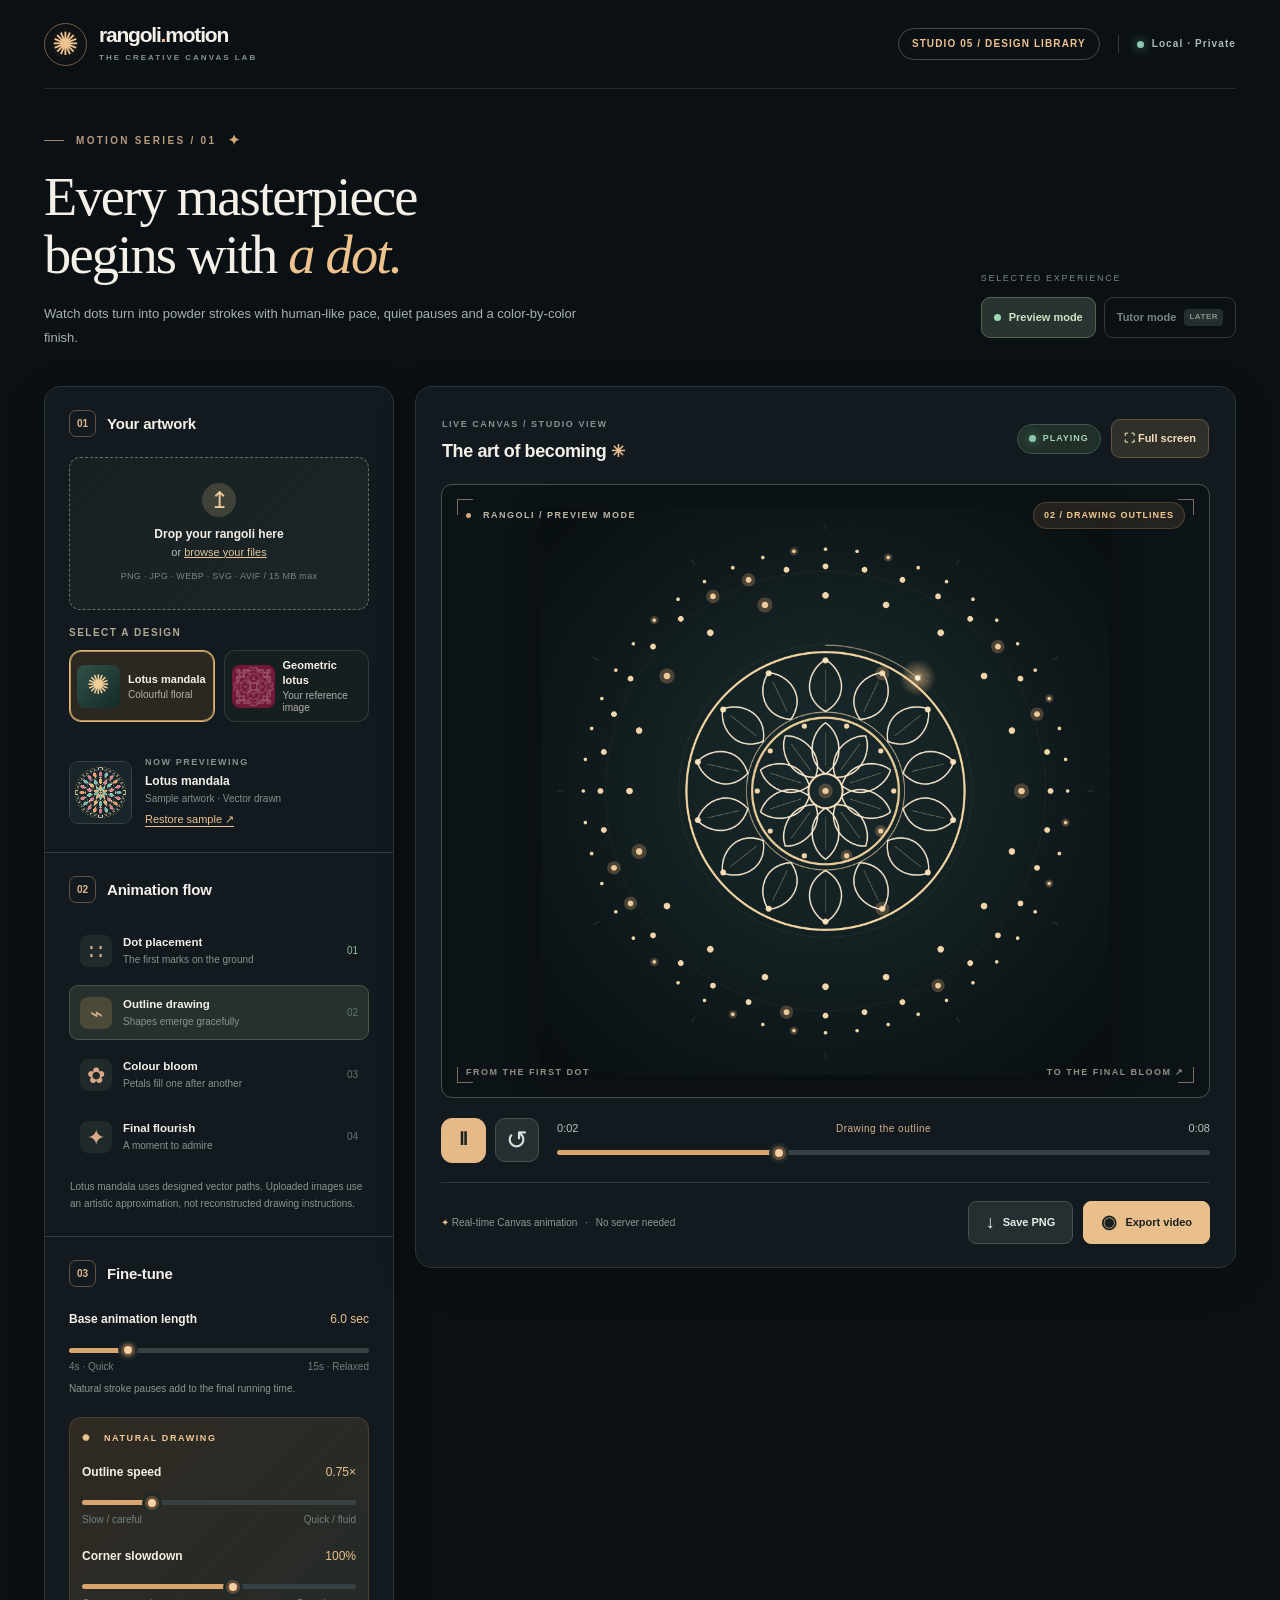
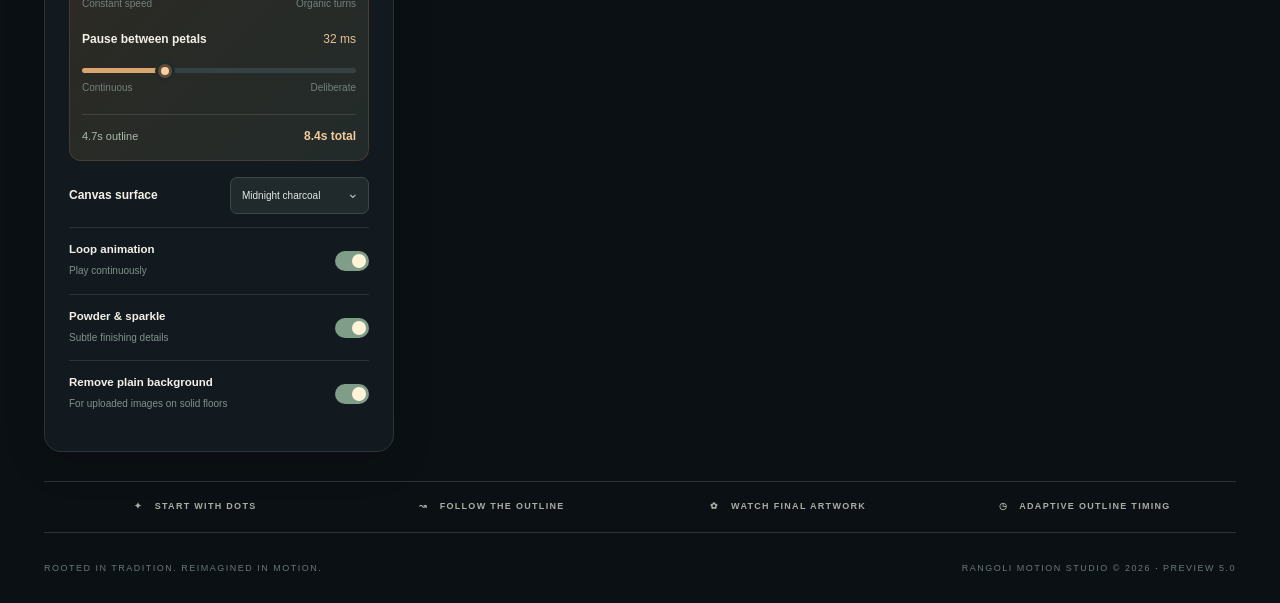
==== index.html @ e68d54f6 "feat: add RangoliMotion v5 index.html" ====
<!doctype html>
<html lang="en">
<head>
  <meta charset="UTF-8">
  <meta name="viewport" content="width=device-width,initial-scale=1">
  <meta name="theme-color" content="#0b1014">
  <meta name="description" content="Rangoli Motion Studio Preview Mode — animated dots, outlines and colours on a real HTML Canvas, entirely in your browser.">
  <title>Rangoli Motion Studio — Preview Mode v5</title>
  <link rel="stylesheet" href="styles.css">
  
  
</head>
<body>
<div class="app-shell">
  <header class="site-header">
    <div class="brand"><span class="brand-icon" aria-hidden="true"><span class="brand-flower">✺</span></span><span><strong>rangoli<span class="gold">.</span>motion</strong><small>THE CREATIVE CANVAS LAB</small></span></div>
    <div class="header-right"><span class="version-pill">STUDIO 05 / DESIGN LIBRARY</span><span class="separator"></span><span class="local-indicator"><span></span>Local · Private</span></div>
  </header>

  <main>
    <section class="hero">
      <div class="eyebrow"><span class="eyebrow-line"></span> MOTION SERIES / 01 <span class="eyebrow-star">✦</span></div>
      <div class="hero-grid"><div><h1>Every masterpiece<br>begins with <em>a dot.</em></h1><p>Watch dots turn into powder strokes with human-like pace, quiet pauses and a color-by-color finish.</p></div><div class="mode-switch" aria-label="Studio mode"><span class="mode-label">SELECTED EXPERIENCE</span><div><span class="mode-active"><span class="mode-light"></span> Preview mode</span><span class="mode-inactive" title="Coming in a later version">Tutor mode <span class="soon">LATER</span></span></div></div></div>
    </section>

    <section class="workspace" aria-label="Rangoli animation workspace">
      <aside class="sidebar" aria-label="Animation controls">
        <div class="sidebar-section asset-section">
          <div class="section-title"><span class="section-number">01</span><h2>Your artwork</h2></div>
          <label class="upload-area" id="uploadArea" for="fileInput" tabindex="0" role="button" aria-label="Upload rangoli artwork"><input id="fileInput" type="file" accept="image/png,image/jpeg,image/webp,image/svg+xml,image/avif" hidden><span class="upload-symbol">↥</span><strong>Drop your rangoli here</strong><span>or <span class="underlined">browse your files</span></span><small>PNG · JPG · WEBP · SVG · AVIF  /  15 MB max</small></label>
          <div class="design-picker" role="group" aria-label="Choose rangoli design">
            <span class="design-picker-label">SELECT A DESIGN</span>
            <div class="design-choices">
              <button type="button" class="design-choice selected" id="selectLotus" aria-pressed="true"><span class="design-symbol lotus-symbol">✺</span><span><strong>Lotus mandala</strong><small>Colourful floral</small></span></button>
              <button type="button" class="design-choice" id="selectGeometric" aria-pressed="false"><img src="[data-uri]" alt="White geometric rangoli pattern"><span><strong>Geometric lotus</strong><small>Your reference image</small></span></button>
            </div>
            <label class="geometric-color-toggle" id="geometricColorSetting" hidden><input type="checkbox" id="geometricColorToggle"><span>Optional soft colour accents <small>Off = original white linework</small></span></label>
          </div>
          <div class="asset-item"><canvas id="artworkThumb" width="108" height="108" aria-label="Current artwork thumbnail"></canvas><div class="asset-copy"><small>NOW PREVIEWING</small><strong id="artworkName">Lotus mandala</strong><span id="artworkInfo">Sample artwork · Vector drawn</span><button id="restoreSample" type="button" class="text-btn">Restore sample ↗</button></div></div>
        </div>
        <div class="sidebar-section"><div class="section-title"><span class="section-number">02</span><h2>Animation flow</h2></div>
          <div class="phase-list" aria-label="Animation stages">
            <div class="phase-item" data-stage="dots"><span class="phase-icon dots-icon">∷</span><span><strong>Dot placement</strong><small>The first marks on the ground</small></span><span class="phase-tick">01</span></div>
            <div class="phase-item" data-stage="lines"><span class="phase-icon">⌁</span><span><strong>Outline drawing</strong><small>Shapes emerge gracefully</small></span><span class="phase-tick">02</span></div>
            <div class="phase-item" data-stage="color"><span class="phase-icon color-icon">✿</span><span><strong>Colour bloom</strong><small>Petals fill one after another</small></span><span class="phase-tick">03</span></div>
            <div class="phase-item" data-stage="final"><span class="phase-icon">✦</span><span><strong>Final flourish</strong><small>A moment to admire</small></span><span class="phase-tick">04</span></div>
          </div>
          <p class="stage-disclaimer" id="stageDisclaimer">The sample uses designed vector paths. Uploaded images use an artistic approximation, not reconstructed drawing instructions.</p>
        </div>
        <div class="sidebar-section settings-section"><div class="section-title"><span class="section-number">03</span><h2>Fine-tune</h2></div>
          <div class="field"><div class="field-top"><label for="durationRange">Base animation length</label><output id="durationLabel" for="durationRange">6.0 sec</output></div><input id="durationRange" type="range" min="4" max="15" value="6" step="0.5"><div class="range-markers"><span>4s · Quick</span><span>15s · Relaxed</span></div><p class="field-help">Natural stroke pauses add to the final running time.</p></div>
          <div class="organic-controls" aria-label="Outline realism settings">
            <div class="organic-eyebrow">✺ &nbsp; NATURAL DRAWING</div>
            <div class="field"><div class="field-top"><label for="outlineSpeedRange">Outline speed</label><output id="outlineSpeedValue">0.75×</output></div><input id="outlineSpeedRange" type="range" min="0.35" max="2" value="0.75" step="0.05"><div class="range-markers"><span>Slow / careful</span><span>Quick / fluid</span></div></div>
            <div class="field"><div class="field-top"><label for="realismRange">Corner slowdown</label><output id="realismValue">100%</output></div><input id="realismRange" type="range" min="0" max="1.8" value="1" step="0.1"><div class="range-markers"><span>Constant speed</span><span>Organic turns</span></div></div>
            <div class="field"><div class="field-top"><label for="pauseRange">Pause between petals</label><output id="pauseValue">32 ms</output></div><input id="pauseRange" type="range" min="0" max="110" value="32" step="2"><div class="range-markers"><span>Continuous</span><span>Deliberate</span></div></div>
            <div class="timing-summary"><span id="outlineDuration">4.5s outline</span><strong id="actualDuration">8.0s total</strong></div>
          </div>
          <div class="field select-field"><label for="themeSelect">Canvas surface</label><div class="select-holder"><select id="themeSelect"><option value="midnight">Midnight charcoal</option><option value="berry">Burgundy · Reference</option><option value="clay">Warm terracotta</option><option value="sand">Soft sandstone</option></select><span>⌄</span></div></div>
          <label class="toggle-row"><span><strong>Loop animation</strong><small>Play continuously</small></span><span class="toggle"><input id="loopToggle" type="checkbox" checked><span class="toggle-background"></span></span></label>
          <label class="toggle-row"><span><strong>Powder & sparkle</strong><small>Subtle finishing details</small></span><span class="toggle"><input id="sparkleToggle" type="checkbox" checked><span class="toggle-background"></span></span></label>
          <label class="toggle-row"><span><strong>Remove plain background</strong><small>For uploaded images on solid floors</small></span><span class="toggle"><input id="removeBackgroundToggle" type="checkbox" checked><span class="toggle-background"></span></span></label>
        </div>
      </aside>
      <section class="preview-column" id="previewColumn" aria-labelledby="previewTitle">
        <div class="preview-top"><div><span class="micro-label">LIVE CANVAS  /  STUDIO VIEW</span><h2 id="previewTitle">The art of becoming <span>✳</span></h2></div><div class="preview-header-actions"><div class="live-tag"><span class="live-dot"></span><span id="playbackState">PLAYING</span></div><button id="fullscreenBtn" class="fullscreen-trigger" type="button" title="Toggle fullscreen (F)" aria-pressed="false">⛶ Full screen</button></div></div>
        <div class="fullscreen-overlay-tools" aria-label="Fullscreen controls"><button id="fullscreenHelp" hidden type="button" title="Hide / show controls">☷ Hide / show controls</button><button id="fullscreenExit" hidden type="button">⤢ Exit</button></div><div class="canvas-stage" id="canvasDropArea"><div class="canvas-topline"><span><span class="camera-dot"></span> RANGOLI / PREVIEW MODE</span><span id="stagePill">01 / PLACING DOTS</span></div><canvas id="previewCanvas" width="900" height="900" aria-label="Animated rangoli: dots, outline, colour fill and final completed artwork">Canvas is required for this animation.</canvas><span class="corner corner-1"></span><span class="corner corner-2"></span><span class="corner corner-3"></span><span class="corner corner-4"></span><div class="canvas-bottomline"><span>FROM THE FIRST DOT</span><span>TO THE FINAL BLOOM ↗</span></div></div>
        <div class="player"><div class="player-left"><button class="main-play" id="playPause" aria-label="Pause animation" title="Play / pause">Ⅱ</button><button class="replay" id="replay" aria-label="Replay animation" title="Replay">↺</button></div><div class="timeline-wrap"><div class="timeline-labels"><span id="timeNow">0:00</span><span id="activeStageText">Placing dots</span><span id="timeTotal">0:06</span></div><input aria-label="Seek animation" type="range" id="timelineRange" min="0" max="1000" value="0"></div><div class="fullscreen-speed"><label for="fsSpeedRange">Draw speed</label><input aria-label="Outline drawing speed in full screen" id="fsSpeedRange" type="range" min="0.35" max="2" step="0.05" value="0.75"></div></div>
        <div class="action-strip"><div class="quality-note"><span class="quality-sparkle">✦</span> Real-time Canvas animation <span class="note-dot">·</span> No server needed</div><div class="actions"><button class="secondary-action" id="pngExport" type="button"><span>↓</span> Save PNG</button><button class="primary-action" id="videoExport" type="button"><span id="videoIcon">◉</span> <span id="videoText">Export video</span></button></div></div>
      </section>
    </section>
    <section class="feature-bottom"><span>✦ &nbsp; START WITH DOTS</span><span>↝ &nbsp; FOLLOW THE OUTLINE</span><span>✿ &nbsp; WATCH FINAL ARTWORK</span><span>◷ &nbsp; ADAPTIVE OUTLINE TIMING</span></section>
  </main>
  <footer class="site-footer"><span>ROOTED IN TRADITION. REIMAGINED IN MOTION.</span><span>RANGOLI MOTION STUDIO © 2026 <b>·</b> PREVIEW 5.0</span></footer>
</div>
<div class="toast" id="toast" role="status" aria-live="polite"></div>
<script src="geometric-design.js"></script>
<script src="studio.js"></script>
</body>
</html>
---- styles.css ----
:root {color-scheme:dark;--bg:#0b1014;--surface:#121a1f;--surface2:#171f24;--line:#2a3337;--cream:#f4f0e8;--muted:#919f9f;--gold:#eec28e;--gold-deep:#bd8351;--mint:#85bdac;--pink:#df9a9a;--radius:16px}
*{box-sizing:border-box} html{scroll-behavior:smooth} body{margin:0;background:var(--bg);color:var(--cream);font:14px/1.55 Inter,"Segoe UI",Arial,sans-serif;-webkit-font-smoothing:antialiased}button,input,select{font:inherit}button{cursor:pointer}button:disabled{opacity:.55;cursor:not-allowed}button:focus-visible,input:focus-visible,select:focus-visible,.upload-area:focus-visible{outline:2px solid var(--gold);outline-offset:3px}a{color:inherit}.app-shell{max-width:1512px;margin:auto;padding:0 44px}.site-header{height:89px;display:flex;align-items:center;justify-content:space-between;border-bottom:1px solid #242d31}.brand{display:flex;align-items:center;gap:12px}.brand-icon{height:43px;width:43px;border:1px solid #785d43;border-radius:50%;display:grid;place-items:center;background:radial-gradient(circle,#6146303d,transparent 70%)}.brand-flower{font-size:32px;line-height:1;color:var(--gold)}.brand strong{font-size:21px;letter-spacing:-1.2px;line-height:1.1;font-weight:750}.brand .gold{color:var(--gold)}.brand small{display:block;font-size:8px;font-weight:700;letter-spacing:2px;color:#849390;margin-top:3px}.header-right{display:flex;align-items:center;gap:18px;font-size:10px;color:#abb9b5;font-weight:700;letter-spacing:1.1px}.version-pill{border:1px solid #4d463c;border-radius:30px;padding:7px 13px;color:var(--gold)}.separator{height:18px;width:1px;background:#353a3a}.local-indicator{display:flex;align-items:center;gap:8px}.local-indicator span,.live-dot{width:7px;height:7px;border-radius:50%;background:#8ac9ad;box-shadow:0 0 12px #65a78c}.hero{padding:41px 0 37px}.eyebrow{display:flex;align-items:center;gap:12px;color:#b99b7e;font-size:10px;letter-spacing:2.3px;font-weight:750;margin-bottom:16px}.eyebrow-line{width:20px;height:1px;background:#a88a65}.eyebrow-star{font-size:14px;color:#d4aa75}.hero-grid{display:flex;justify-content:space-between;gap:40px;align-items:end}.hero h1{font-family:Georgia,"Times New Roman",serif;font-size:clamp(38px,4.25vw,64px);line-height:1.08;letter-spacing:-1.8px;font-weight:400;margin:0}.hero em{color:var(--gold);font-weight:400}.hero p{font-size:13px;max-width:550px;color:#a7b2ad;margin:17px 0 0;line-height:1.8}.mode-switch{flex-shrink:0;padding-bottom:11px}.mode-label{display:block;font-size:9px;color:#788782;letter-spacing:1.7px;margin-bottom:11px}.mode-switch>div{display:flex;gap:8px}.mode-active,.mode-inactive{display:inline-flex;align-items:center;gap:8px;border-radius:9px;font-size:11px;font-weight:700;padding:11px 12px;white-space:nowrap}.mode-active{background:#29332f;border:1px solid #55644d;color:#cce5c6}.mode-light{width:7px;height:7px;background:#9ddbb6;border-radius:50%}.mode-inactive{border:1px solid #30393b;color:#778581}.soon{font-size:8px;color:#8b9089;background:#252e2f;padding:2px 5px;border-radius:4px;letter-spacing:.5px}.workspace{display:grid;grid-template-columns:minmax(286px,350px) minmax(0,1fr);gap:21px;align-items:start}.sidebar,.preview-column{background:var(--surface);border:1px solid #2b3539;border-radius:17px;box-shadow:0 10px 40px #00000025}.sidebar{overflow:hidden}.sidebar-section{padding:23px 24px 24px;border-bottom:1px solid #303a3b}.sidebar-section:last-child{border-bottom:none}.section-title{display:flex;align-items:center;gap:11px;margin-bottom:20px}.section-title h2{font-size:15px;font-weight:700;letter-spacing:-.2px;margin:0}.section-number{display:grid;place-items:center;border:1px solid #66523f;color:#deb68b;width:27px;height:27px;border-radius:7px;font-size:10px;font-weight:800}.upload-area{height:153px;border:1px dashed #627068;border-radius:11px;display:flex;align-items:center;justify-content:center;flex-direction:column;background:linear-gradient(135deg,#27312b45,#1b2426 72%);transition:.2s;cursor:pointer}.upload-area:hover,.upload-area.dragging,.canvas-stage.dragging{border-color:var(--gold);background-color:#473a2733}.upload-symbol{display:grid;place-items:center;width:34px;height:34px;border-radius:50%;background:#3f4239;color:#efcb9e;font-size:23px;margin-bottom:8px}.upload-area strong{font-size:12px}.upload-area>span:not(.upload-symbol){color:#b3c0b8;font-size:11px}.underlined{text-decoration:underline;text-decoration-color:var(--gold);color:#e2c69e}.upload-area small{font-size:9px;color:#778782;margin-top:9px;letter-spacing:.3px}.asset-item{display:flex;align-items:center;gap:13px;padding-top:17px}.asset-item canvas{width:63px;height:63px;border-radius:9px;border:1px solid #364345;flex-shrink:0}.asset-copy{min-width:0;display:flex;flex-direction:column;align-items:start}.asset-copy small,.micro-label{font-size:9px;letter-spacing:1.55px;color:#85928e;font-weight:750}.asset-copy strong{font-size:12px;max-width:197px;overflow:hidden;text-overflow:ellipsis;white-space:nowrap;margin-top:2px}.asset-copy>span{font-size:10px;color:#83908c}.text-btn{background:none;border:0;padding:0;color:var(--gold);font-size:11px;margin-top:5px;text-decoration:underline;text-underline-offset:3px}.phase-list{display:flex;flex-direction:column;gap:7px}.phase-item{border:1px solid transparent;border-radius:9px;display:flex;gap:11px;align-items:center;padding:9px 10px;min-height:55px;transition:background .2s,border-color .2s}.phase-item.active{background:#26302c;border-color:#485748}.phase-item.complete .phase-tick{color:#90bd9d}.phase-icon{width:32px;height:32px;flex-shrink:0;background:#202a2b;display:grid;place-items:center;color:#d8a98a;border-radius:8px;font-size:22px}.phase-item.active .phase-icon{background:#4b4938}.phase-item strong{font-size:11.5px;display:block;font-weight:700}.phase-item small{font-size:10px;color:#85948f;display:block}.phase-tick{margin-left:auto;font-size:10px;color:#627571}.stage-disclaimer{color:#879690;font-size:10px;line-height:1.65;margin:15px 1px 0}.settings-section .section-title{margin-bottom:23px}.field{margin-bottom:21px}.field-top{display:flex;align-items:center;justify-content:space-between}.field label{font-size:12px;font-weight:650}.field output{font-size:12px;color:#e9c28f;font-variant-numeric:tabular-nums}.field input[type=range],.timeline-wrap input[type=range]{width:100%;height:5px;appearance:none;-webkit-appearance:none;background:linear-gradient(90deg,#d8a56f 0%,#d8a56f var(--range,18%),#364143 var(--range,18%),#364143 100%);border-radius:99px;outline:0;margin:19px 0 4px;cursor:pointer}.field input[type=range]::-webkit-slider-thumb,.timeline-wrap input[type=range]::-webkit-slider-thumb{appearance:none;-webkit-appearance:none;width:14px;height:14px;border-radius:50%;background:#f4d1a4;border:3px solid #614b35;box-shadow:0 0 0 3px #1f2a2a}.field input[type=range]::-moz-range-thumb,.timeline-wrap input[type=range]::-moz-range-thumb{width:10px;height:10px;border-radius:50%;background:#f4d1a4;border:3px solid #614b35}.range-markers{display:flex;justify-content:space-between;font-size:10px;color:#71817e}.select-field{display:flex;justify-content:space-between;align-items:center;margin-bottom:13px}.select-holder{position:relative}.select-holder select{appearance:none;background:#202a2c;border:1px solid #3a4846;color:#e2e9e4;border-radius:7px;font-size:10px;padding:10px 28px 10px 11px;max-width:160px}.select-holder>span{pointer-events:none;position:absolute;right:10px;top:6px;color:#b5c0b9}.toggle-row{border-top:1px solid #283438;padding:13px 0;display:flex;justify-content:space-between;align-items:center;gap:8px;cursor:pointer}.toggle-row strong{display:block;font-size:11.5px}.toggle-row small{font-size:10px;color:#81918b}.toggle{position:relative;flex-shrink:0;width:34px;height:20px}.toggle input{opacity:0;position:absolute}.toggle-background{display:block;height:20px;background:#3e4a4b;border-radius:22px;transition:.2s}.toggle-background:after{content:"";position:absolute;top:3px;left:3px;width:14px;height:14px;border-radius:50%;background:#a8b6b0;transition:.2s}.toggle input:checked+.toggle-background{background:#7f9d88}.toggle input:checked+.toggle-background:after{transform:translateX(14px);background:#fff4d8}.toggle input:focus-visible+.toggle-background{outline:2px solid var(--gold);outline-offset:3px}.preview-column{padding:24px 25px 22px}.preview-top{display:flex;align-items:center;justify-content:space-between;margin:1px 1px 18px}.preview-top h2{font-size:18px;letter-spacing:-.4px;margin:4px 0 0}.preview-top h2 span{color:#e9be92;font-size:17px}.live-tag{display:flex;align-items:center;gap:7px;color:#a5d3b5;border:1px solid #3f574c;background:#203029;border-radius:30px;padding:7px 11px;font-size:9px;letter-spacing:1px;font-weight:800}.canvas-stage{position:relative;isolation:isolate;display:flex;align-items:center;justify-content:center;border:1px solid #49524a;border-radius:11px;background:#0c1317;overflow:hidden;height:clamp(410px,48vw,640px);padding:22px 54px;transition:.2s}.canvas-stage canvas{display:block;max-height:100%;max-width:100%;width:auto;height:100%;aspect-ratio:1;object-fit:contain;filter:drop-shadow(0 9px 14px #0004)}.canvas-topline,.canvas-bottomline{position:absolute;left:24px;right:24px;display:flex;justify-content:space-between;align-items:center;color:#bdb6a4;z-index:1;font-size:9px;letter-spacing:1.5px;font-weight:750;pointer-events:none}.canvas-topline{top:17px}.canvas-bottomline{bottom:17px;color:#918e84}.camera-dot{display:inline-block;width:5px;height:5px;border-radius:50%;background:#d6ad83;margin-right:8px;vertical-align:middle}.canvas-topline #stagePill{color:#f3ca8f;letter-spacing:1px;border:1px solid #9b78555b;background:#483b2c6b;padding:6px 10px;border-radius:20px}.corner{position:absolute;height:16px;width:16px;pointer-events:none;opacity:.52}.corner-1{left:15px;top:14px;border-top:1px solid #e5c09b;border-left:1px solid #e5c09b}.corner-2{right:15px;top:14px;border-top:1px solid #e5c09b;border-right:1px solid #e5c09b}.corner-3{left:15px;bottom:14px;border-bottom:1px solid #e5c09b;border-left:1px solid #e5c09b}.corner-4{right:15px;bottom:14px;border-bottom:1px solid #e5c09b;border-right:1px solid #e5c09b}.player{display:flex;align-items:center;gap:18px;padding:20px 0 19px;border-bottom:1px solid #2e3a3c}.player-left{display:flex;gap:9px}.main-play,.replay{border:1px solid #46514e;display:grid;place-items:center;flex-shrink:0}.main-play{width:45px;height:45px;border-radius:11px;background:#e5ba88;color:#18201d;font-size:18px;font-weight:800;border-color:#e5ba88}.replay{width:44px;height:44px;background:#263033;color:#d8e0d9;border-radius:10px;font-size:26px}.timeline-wrap{flex:1;min-width:0}.timeline-labels{display:flex;justify-content:space-between;align-items:center;font-size:11px;font-variant-numeric:tabular-nums;color:#b8c2bc}.timeline-labels span:nth-child(2){font-size:10px;color:#d5b18c;letter-spacing:.5px}.timeline-wrap input[type=range]{display:block;margin:13px 0 5px;--range:0%}.action-strip{display:flex;align-items:center;justify-content:space-between;gap:12px;padding:18px 0 1px}.quality-note{font-size:10px;color:#8b9a93}.quality-sparkle{color:#e6bb8b}.note-dot{margin:0 5px}.actions{display:flex;gap:10px}.actions button{border-radius:8px;padding:12px 17px;font-size:11px;white-space:nowrap;font-weight:750;display:flex;align-items:center;gap:8px}.secondary-action{background:#252e30;border:1px solid #48514f;color:#e5ede6}.primary-action{background:#e9bf8b;border:1px solid #e9bf8b;color:#19211f}.secondary-action span,.primary-action span:first-child{font-size:18px;line-height:9px}.feature-bottom{border-top:1px solid #293536;border-bottom:1px solid #293536;margin:29px 0;display:grid;grid-template-columns:repeat(4,1fr);align-items:center;gap:10px;padding:18px 8px;color:#a9aca2;font-weight:800;letter-spacing:1.3px;font-size:9px;text-align:center}.site-footer{display:flex;justify-content:space-between;gap:16px;color:#687974;font-size:9px;letter-spacing:1.5px;padding:0 0 27px}.site-footer b{font-weight:400;color:#a9aa98}.toast{position:fixed;bottom:22px;right:23px;background:#e8c395;color:#17211c;box-shadow:0 12px 32px #0008;border-radius:10px;padding:12px 17px;font-size:12px;font-weight:700;z-index:10;transform:translateY(30px);opacity:0;pointer-events:none;transition:transform .25s,opacity .25s;max-width:min(390px,calc(100vw - 36px))}.toast.show{opacity:1;transform:translateY(0)}
@media(max-width:1180px){.app-shell{padding:0 24px}.workspace{grid-template-columns:300px minmax(0,1fr)}.sidebar-section{padding:19px}.preview-column{padding:20px}.canvas-stage{padding:22px 36px;height:clamp(360px,50vw,530px)}.quality-note{display:none}}
@media(max-width:900px){.hero-grid{align-items:start}.mode-switch{padding-top:14px}.workspace{grid-template-columns:minmax(0,1fr)}.sidebar{display:grid;grid-template-columns:1fr 1fr}.sidebar-section{border-bottom:1px solid #303a3b}.sidebar-section:first-child{border-right:1px solid #303a3b}.sidebar-section:last-child{grid-column:1/-1}.canvas-stage{height:clamp(370px,74vw,660px)}.quality-note{display:block}}
@media(max-width:630px){.app-shell{padding:0 14px}.site-header{height:74px}.brand-icon{width:36px;height:36px}.brand-flower{font-size:28px}.brand strong{font-size:19px}.brand small{font-size:7px}.header-right .version-pill,.header-right .separator{display:none}.header-right{font-size:9px}.hero{padding:27px 2px 25px}.hero-grid{display:block}.hero h1{font-size:43px;letter-spacing:-1.3px}.hero p{font-size:12px}.mode-switch{margin-top:20px;padding:0}.mode-label{margin-bottom:7px}.sidebar{display:block}.sidebar-section{padding:18px 20px}.sidebar-section:first-child{border-right:0}.preview-column{padding:13px}.preview-top{padding:6px 4px;margin-bottom:14px}.preview-top h2{font-size:16px}.micro-label{font-size:8px}.canvas-stage{height:min(92vw,500px);min-height:320px;padding:26px 13px}.canvas-topline,.canvas-bottomline{left:12px;right:12px;font-size:7px}.canvas-topline{top:11px}.canvas-bottomline{bottom:11px}.canvas-topline #stagePill{font-size:7px;padding:5px 6px}.corner-1,.corner-3{left:7px}.corner-2,.corner-4{right:7px}.player{gap:11px;padding:17px 0}.player-left{gap:6px}.main-play,.replay{width:38px;height:38px}.timeline-labels span:nth-child(2){display:none}.action-strip{flex-wrap:wrap}.quality-note{display:none}.actions{width:100%}.actions button{flex:1;justify-content:center;padding:12px 9px}.feature-bottom{grid-template-columns:repeat(2,1fr);gap:15px;margin:24px 0;font-size:8px}.site-footer{font-size:8px;line-height:1.5}.soon{display:none}}
@media(prefers-reduced-motion:reduce){*,*:before,*:after{scroll-behavior:auto;transition-duration:.01ms!important;animation-duration:.01ms!important}}


/* v4: natural motion controls + fullscreen presentation */
.organic-controls{padding:14px 12px 0;border:1px solid #66534275;background:linear-gradient(135deg,#302a22,#222b2a);border-radius:12px;margin-bottom:16px}
.organic-eyebrow{color:#f0c997;font-size:9px;font-weight:800;letter-spacing:1.6px;margin:0 0 17px}
.organic-controls .field{margin-bottom:19px}
.field-help{font-size:10px;line-height:1.5;margin:6px 0 0;color:#889b92}
.timing-summary{display:flex;align-items:center;justify-content:space-between;gap:8px;padding:12px 0 14px;border-top:1px solid #ffffff1e;font-variant-numeric:tabular-nums;color:#a9baa9;font-size:11px}
.timing-summary strong{color:#f1cb9a;font-size:12px}
.preview-header-actions{display:flex;gap:10px;align-items:center}
.fullscreen-trigger{color:#f3debb;border:1px solid #65563e;background:#2e3029;border-radius:9px;padding:10px 12px;font-size:11px;font-weight:700;white-space:nowrap}
.fullscreen-trigger:hover{background:#3e3c2e}
.fullscreen-overlay-tools{position:absolute;right:20px;top:16px;z-index:10;display:none;gap:8px}
.fullscreen-overlay-tools button{padding:9px 13px;border:1px solid #b49b76a0;background:#161d1ce6;color:#f0d2a6;border-radius:9px;font-size:12px;cursor:pointer}
.fullscreen-speed{display:none;min-width:160px;color:#bfcaaf;font-size:10px}
.fullscreen-speed label{display:block;margin-bottom:4px}
.fullscreen-speed input{width:100%;accent-color:#e7b783}
.preview-column{position:relative}
.preview-column:fullscreen,.preview-column.fullscreen-fallback{position:fixed;inset:0;z-index:9999;background:#0b1215;padding:20px 26px 10px;display:flex;flex-direction:column;border:0;width:100vw;height:100dvh;overflow:hidden}
.preview-column:fullscreen .preview-top,.preview-column.fullscreen-fallback .preview-top{display:none}
.preview-column:fullscreen .fullscreen-overlay-tools,.preview-column.fullscreen-fallback .fullscreen-overlay-tools{display:flex}
.preview-column:fullscreen .canvas-stage,.preview-column.fullscreen-fallback .canvas-stage{flex:1;min-height:0;height:auto;padding:30px 30px 20px;background:#091015}
.preview-column:fullscreen .canvas-stage canvas,.preview-column.fullscreen-fallback .canvas-stage canvas{width:auto;height:100%;max-height:100%;max-width:100%;object-fit:contain}
.preview-column:fullscreen .player,.preview-column.fullscreen-fallback .player{padding:12px 12px 4px;gap:16px;border:0;min-height:79px;flex:none;background:#111b1b}
.preview-column:fullscreen .fullscreen-speed,.preview-column.fullscreen-fallback .fullscreen-speed{display:block}
.preview-column:fullscreen .action-strip,.preview-column.fullscreen-fallback .action-strip{display:none}
.preview-column.immersive.hide-controls .player{opacity:0;transform:translateY(38px);pointer-events:none;transition:opacity .18s,transform .18s}
.preview-column.immersive.hide-controls:hover .player,.preview-column.immersive.hide-controls:focus-within .player{opacity:1;transform:none;pointer-events:auto}
.preview-column.immersive.hide-controls .canvas-bottomline{opacity:.25}
body.fallback-active{overflow:hidden}
@media(max-width:640px){.preview-header-actions{gap:4px}.fullscreen-trigger{padding:8px;font-size:10px}.preview-column:fullscreen,.preview-column.fullscreen-fallback{padding:8px}.fullscreen-overlay-tools{right:14px;top:12px}.fullscreen-overlay-tools button{padding:7px;font-size:10px}.preview-column:fullscreen .canvas-stage,.preview-column.fullscreen-fallback .canvas-stage{padding:30px 8px 14px}.preview-column:fullscreen .player,.preview-column.fullscreen-fallback .player{gap:8px;padding:10px 3px 8px;flex-wrap:wrap}.preview-column:fullscreen .fullscreen-speed,.preview-column.fullscreen-fallback .fullscreen-speed{width:100%;display:flex;align-items:center;gap:12px}.preview-column:fullscreen .fullscreen-speed label,.preview-column.fullscreen-fallback .fullscreen-speed label{margin:0;white-space:nowrap}}
@media(max-width:900px){.workspace .preview-column{order:-1}.workspace .sidebar{order:1}}


/* v5 · selectable built-in designs */
.design-picker{margin:15px 0 17px}
.design-picker-label{display:block;font-size:10px;letter-spacing:.15em;color:#afa996;font-weight:650;margin-bottom:10px}
.design-choices{display:grid;grid-template-columns:1fr 1fr;gap:9px}
.design-choice{min-width:0;border:1px solid rgba(255,255,255,.12);background:#151f20;color:#f9f2e7;border-radius:12px;display:flex;align-items:center;text-align:left;gap:8px;padding:7px;cursor:pointer;box-shadow:none;transition:border-color .2s,background .2s}
.design-choice:hover{border-color:#d6b57a}
.design-choice.selected{border-color:#dfba78;background:#2b2821;box-shadow:inset 0 0 0 1px #b78d53}
.design-choice img,.design-symbol{width:43px;height:43px;object-fit:cover;border-radius:8px;flex-shrink:0;background:#6f1835}
.design-symbol{display:grid;place-items:center;color:#f2cf97;font-size:27px;background:linear-gradient(135deg,#305148,#152a29)}
.design-choice strong{display:block;font-size:11px;font-weight:650;line-height:1.3}
.design-choice small{display:block;font-size:10px;color:#b1b2aa;margin-top:3px;line-height:1.2}
.geometric-color-toggle{display:flex;align-items:center;gap:9px;cursor:pointer;margin:10px 0 0;font-size:11px;color:#f3dfbd}
.geometric-color-toggle[hidden]{display:none}
.geometric-color-toggle input{accent-color:#d9ad73;width:16px;height:16px;flex-shrink:0}
.geometric-color-toggle small{display:block;color:#b7aea3;margin-top:3px}
@media(max-width:450px){.design-choices{grid-template-columns:1fr 1fr}.design-choice{flex-direction:column;align-items:flex-start}.design-choice img,.design-symbol{width:100%;height:76px}.design-symbol{font-size:40px}}
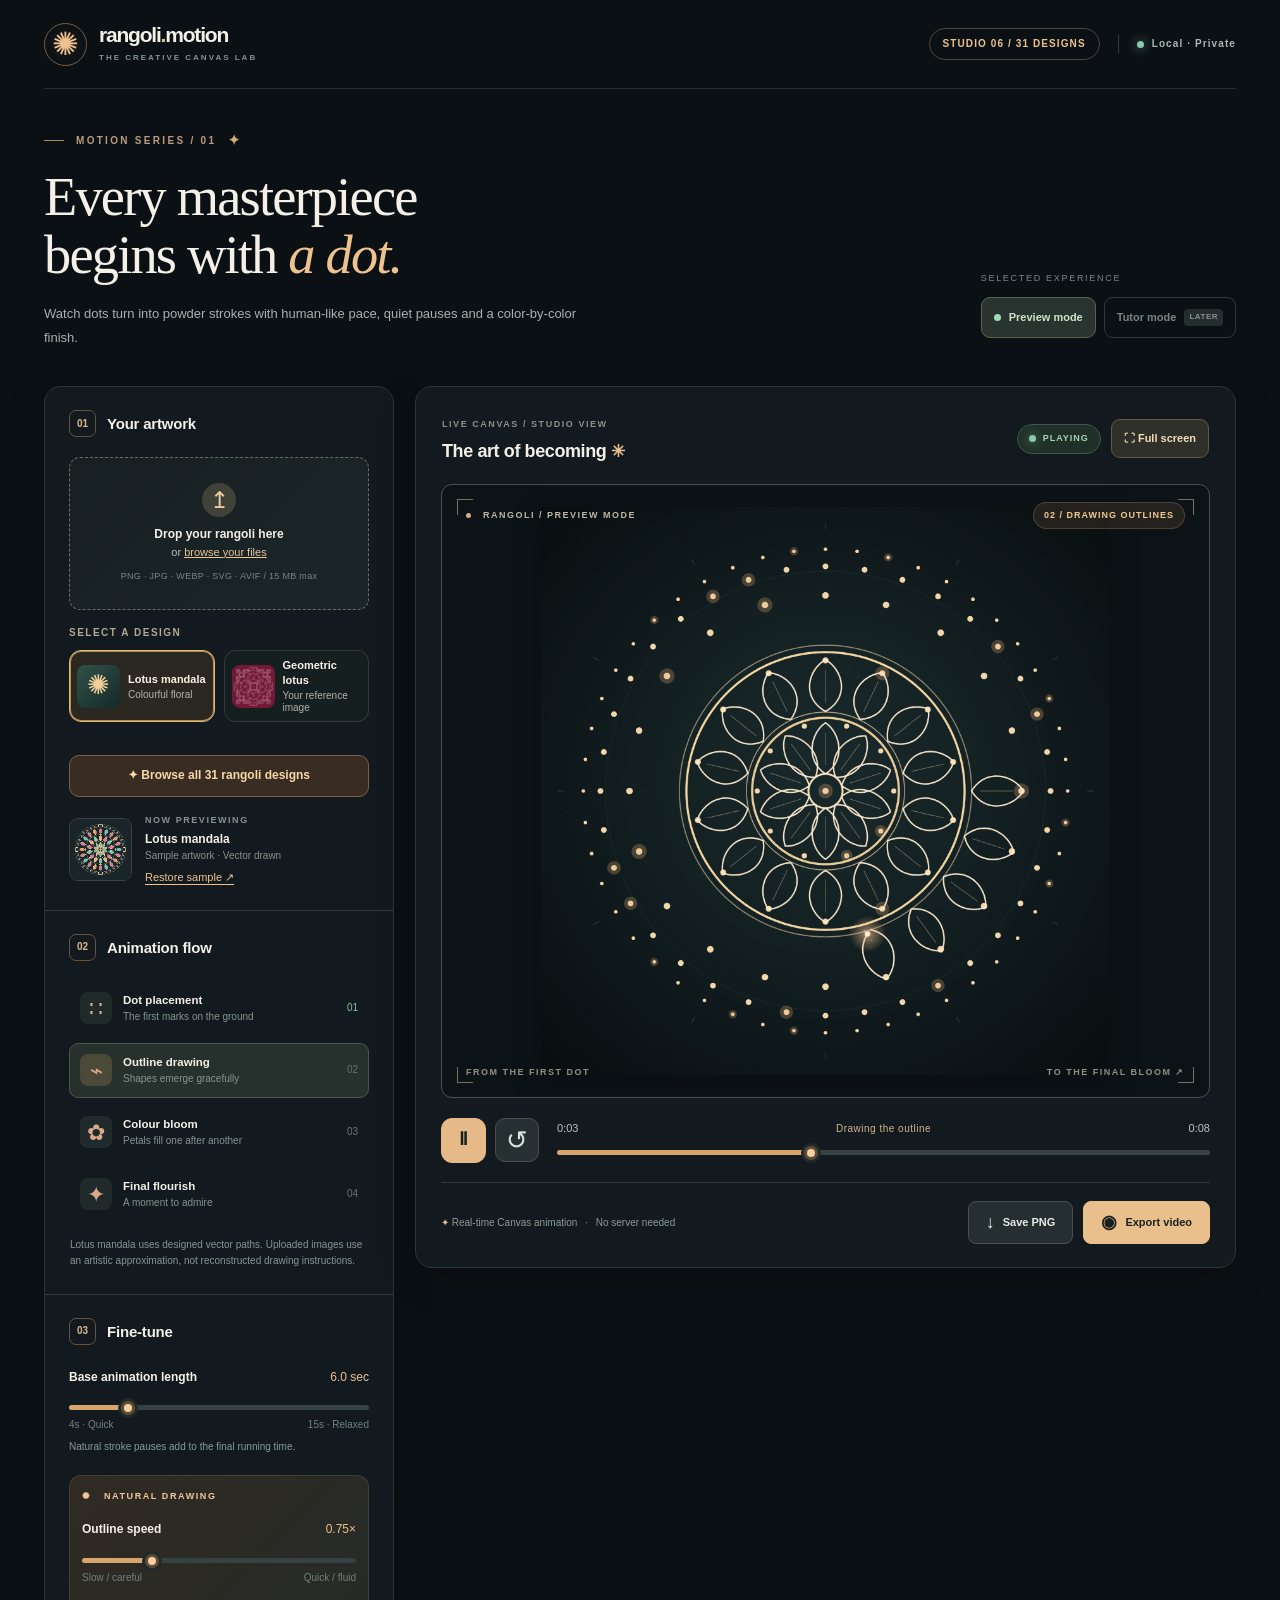
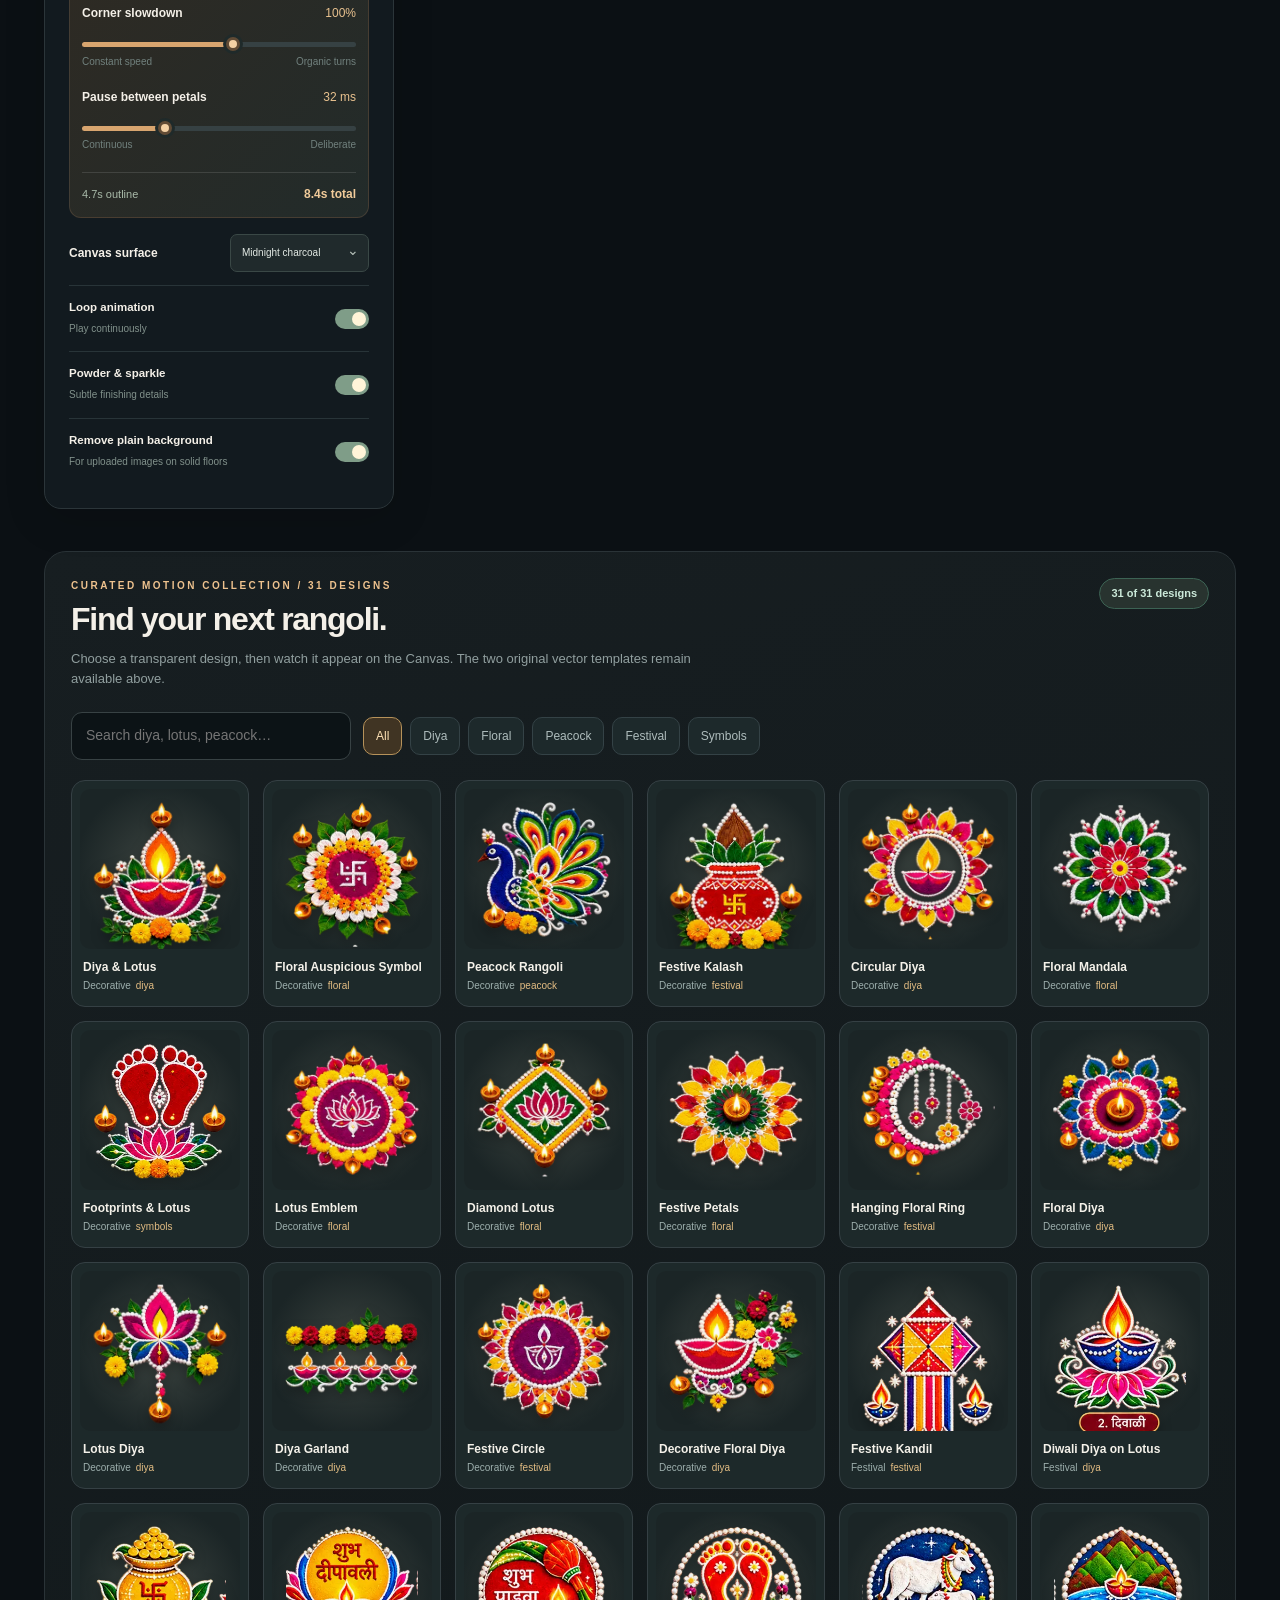
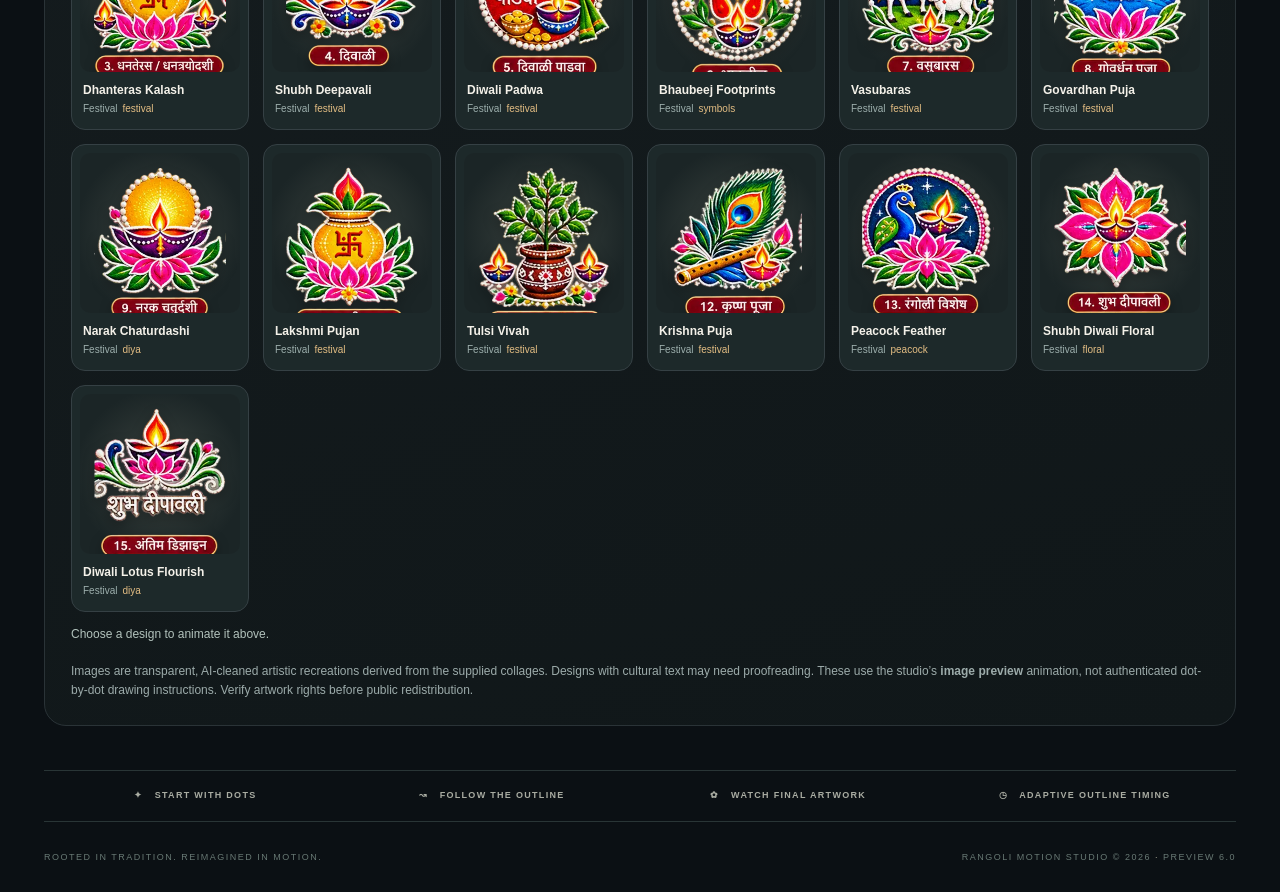
==== commit bb2f3b77: "docs(ui): mark v6 gallery and document static deployment" ====
--- a/index.html
+++ b/index.html
@@ -14,7 +14,7 @@
 <div class="app-shell">
   <header class="site-header">
     <div class="brand"><span class="brand-icon" aria-hidden="true"><span class="brand-flower">✺</span></span><span><strong>rangoli<span class="gold">.</span>motion</strong><small>THE CREATIVE CANVAS LAB</small></span></div>
-    <div class="header-right"><span class="version-pill">STUDIO 05 / DESIGN LIBRARY</span><span class="separator"></span><span class="local-indicator"><span></span>Local · Private</span></div>
+    <div class="header-right"><span class="version-pill">STUDIO 06 / 31 DESIGNS</span><span class="separator"></span><span class="local-indicator"><span></span>Local · Private</span></div>
   </header>
 
   <main>
@@ -71,7 +71,7 @@
     </section>
     <section class="feature-bottom"><span>✦ &nbsp; START WITH DOTS</span><span>↝ &nbsp; FOLLOW THE OUTLINE</span><span>✿ &nbsp; WATCH FINAL ARTWORK</span><span>◷ &nbsp; ADAPTIVE OUTLINE TIMING</span></section>
   </main>
-  <footer class="site-footer"><span>ROOTED IN TRADITION. REIMAGINED IN MOTION.</span><span>RANGOLI MOTION STUDIO © 2026 <b>·</b> PREVIEW 5.0</span></footer>
+  <footer class="site-footer"><span>ROOTED IN TRADITION. REIMAGINED IN MOTION.</span><span>RANGOLI MOTION STUDIO © 2026 <b>·</b> PREVIEW 6.0</span></footer>
 </div>
 <div class="toast" id="toast" role="status" aria-live="polite"></div>
 <script src="geometric-design.js"></script>
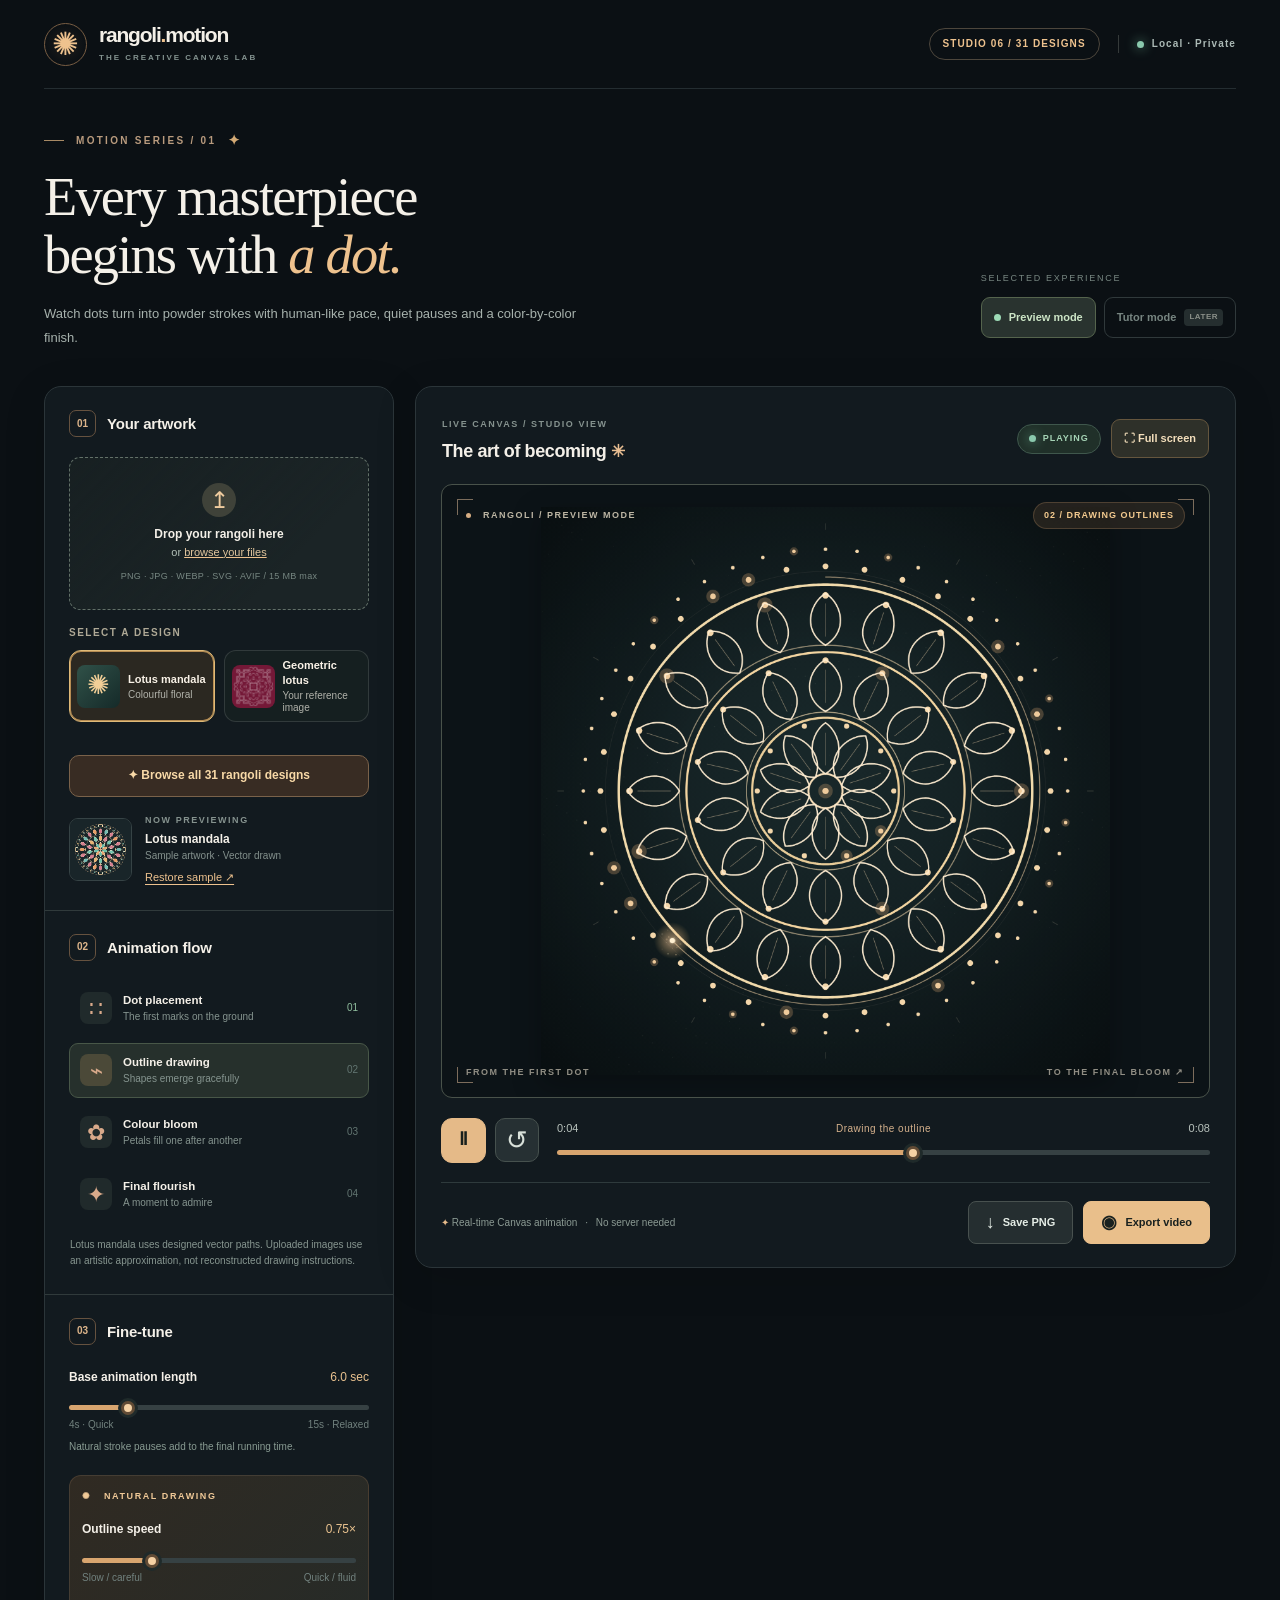
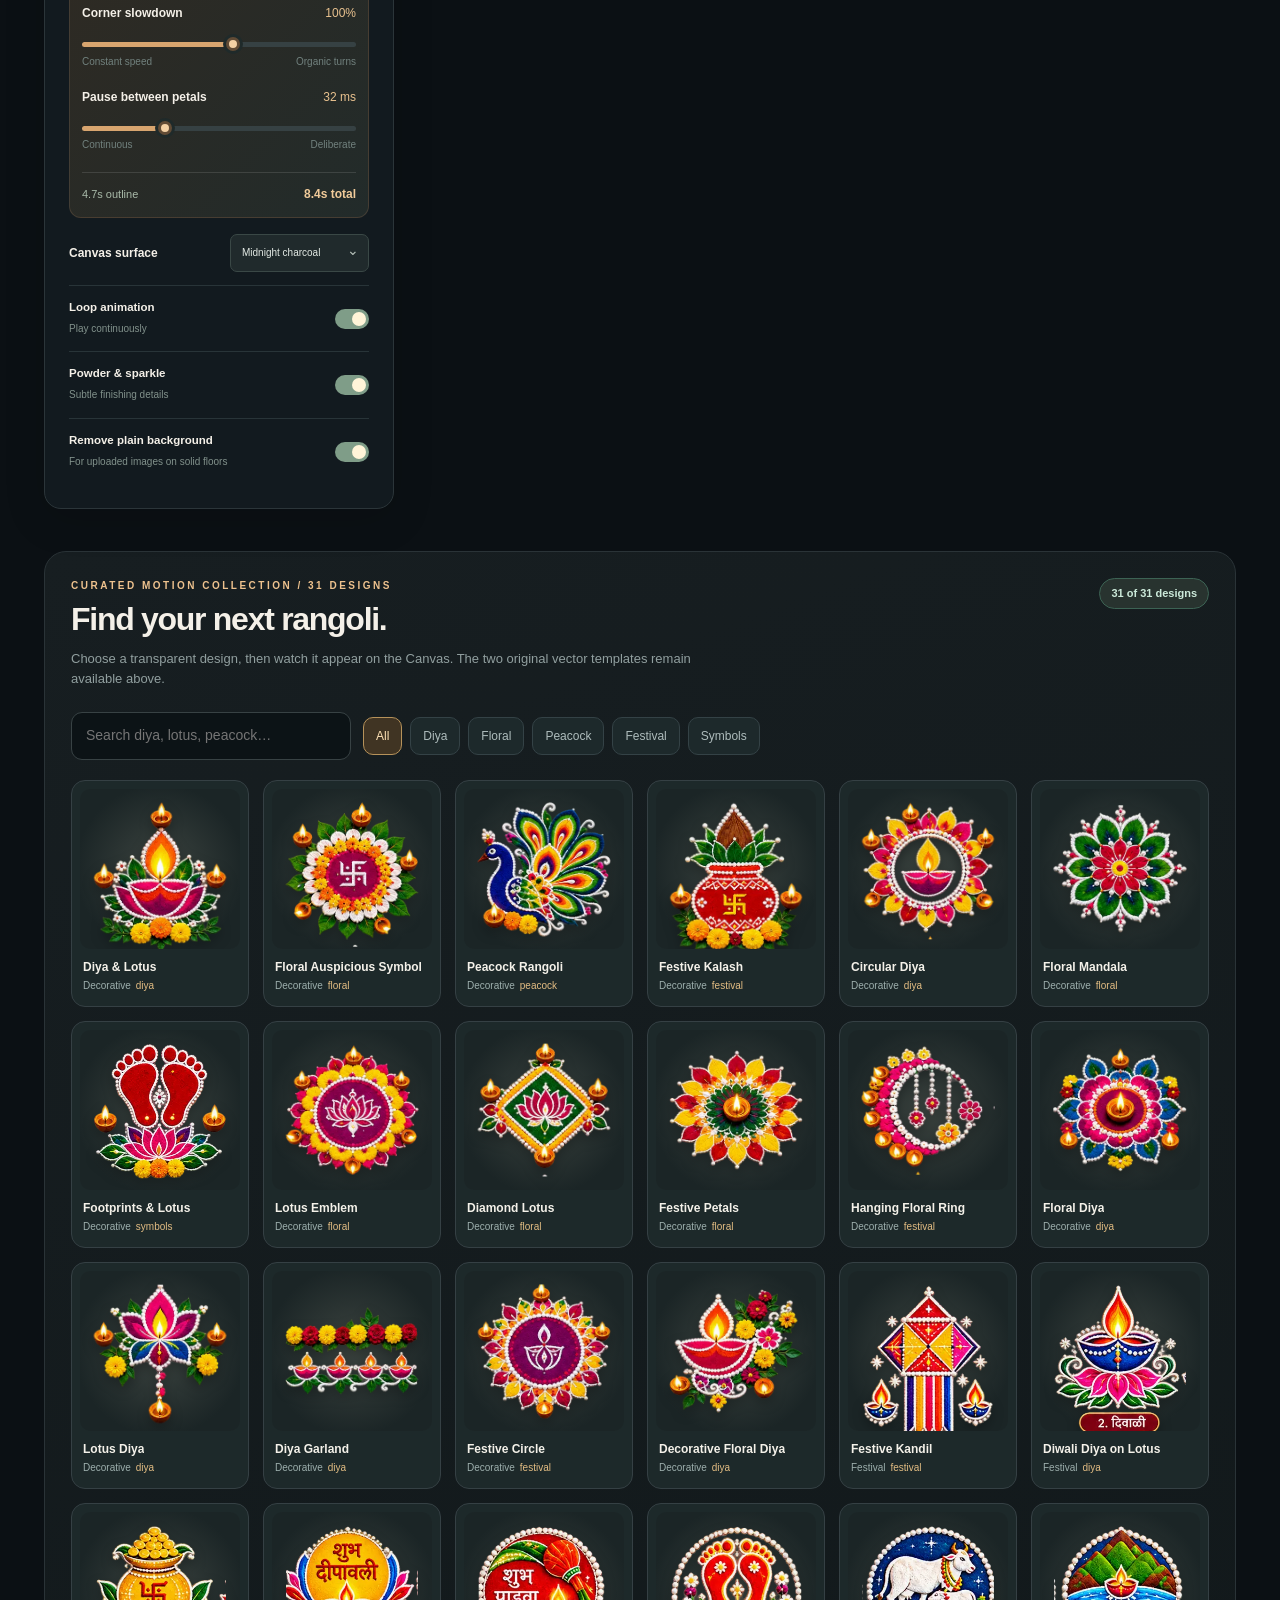
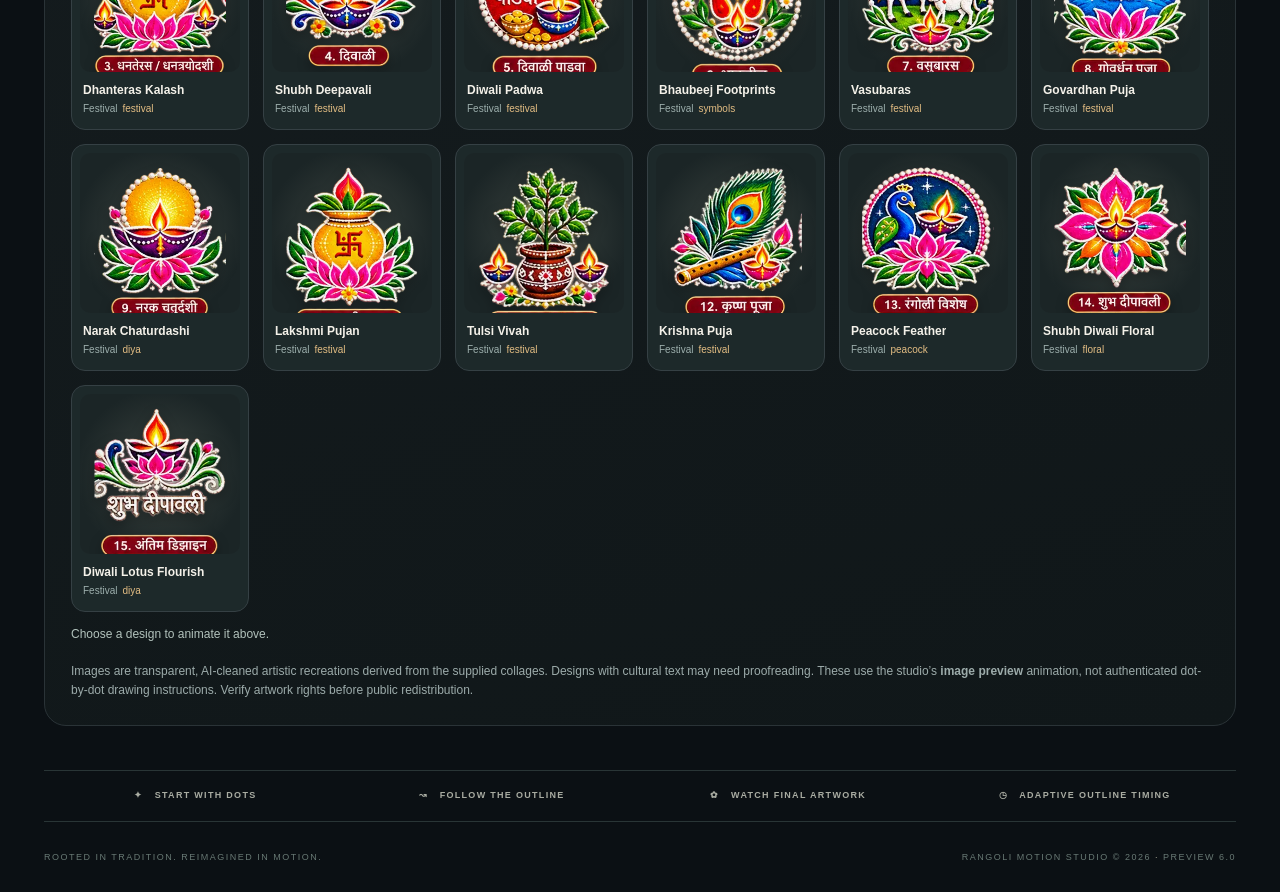
==== commit 08e0badc: "fix: load v6 gallery assets explicitly and correct browser title" ====
--- a/index.html
+++ b/index.html
@@ -5,8 +5,9 @@
   <meta name="viewport" content="width=device-width,initial-scale=1">
   <meta name="theme-color" content="#0b1014">
   <meta name="description" content="Rangoli Motion Studio Preview Mode — animated dots, outlines and colours on a real HTML Canvas, entirely in your browser.">
-  <title>Rangoli Motion Studio — Preview Mode v5</title>
+  <title>Rangoli Motion Studio — Preview Mode v6</title>
   <link rel="stylesheet" href="styles.css">
+  <link rel="stylesheet" href="gallery.css">
   
   
 </head>
@@ -76,5 +77,7 @@
 <div class="toast" id="toast" role="status" aria-live="polite"></div>
 <script src="geometric-design.js"></script>
 <script src="studio.js"></script>
+<script src="gallery-data.js"></script>
+<script src="gallery.js"></script>
 </body>
 </html>
--- a/gallery.css
+++ b/gallery.css
@@ -0,0 +1,30 @@
+/* RangoliMotion design library — v6. Preserves the existing studio visual language. */
+.rm-library{margin:42px 0 44px;padding:26px;border:1px solid var(--line,#2a3337);border-radius:22px;background:linear-gradient(160deg,#171e21,#101719)}
+.rm-lib-heading{display:flex;align-items:flex-start;justify-content:space-between;gap:15px;margin-bottom:22px}
+.rm-lib-kicker{display:block;color:var(--gold,#eec28e);letter-spacing:2.5px;font-size:10px;font-weight:800;margin-bottom:7px}
+.rm-lib-heading h2{font-size:clamp(22px,2.8vw,32px);margin:0;color:var(--cream,#f4f0e8);letter-spacing:-.04em;line-height:1.18}
+.rm-lib-heading p{max-width:660px;font-size:13px;color:var(--muted,#91a09f);line-height:1.6;margin:10px 0 0}
+.rm-lib-count{background:#28332f;color:#cceada;border:1px solid #3c6354;white-space:nowrap;padding:6px 11px;border-radius:999px;font-size:11px;font-weight:700}
+.rm-lib-tools{display:flex;align-items:center;gap:12px;flex-wrap:wrap;margin-bottom:20px}
+.rm-lib-search{background:#0c1316;color:var(--cream,#f4f0e8);border:1px solid #384244;border-radius:11px;padding:12px 14px;max-width:280px;width:100%;flex:1 1 210px;outline:none}
+.rm-lib-search:focus{border-color:var(--gold,#eec28e)}
+.rm-lib-filters{display:flex;flex-wrap:wrap;gap:8px;flex:1 1 400px}
+.rm-lib-filter{font-size:12px;padding:9px 12px;background:#1d292b;border:1px solid #344246;color:#aebcbc;border-radius:10px;transition:background .2s,border-color .2s}
+.rm-lib-filter:hover{background:#2d393c;color:#fff}
+.rm-lib-filter.is-active{background:#403423;border-color:#b6925a;color:#ffe3b6}
+.rm-lib-grid{display:grid;grid-template-columns:repeat(auto-fill,minmax(152px,1fr));gap:14px}
+.rm-lib-card{position:relative;overflow:hidden;display:flex;flex-direction:column;text-align:left;padding:8px;background:#1d292a;border:1px solid #354044;border-radius:14px;min-width:0;transition:transform .2s ease,border-color .2s ease,box-shadow .2s ease}
+.rm-lib-card:hover{transform:translateY(-3px);border-color:#b99361;box-shadow:0 15px 25px #0004}
+.rm-lib-card.is-selected{border:2px solid #ecc18a;padding:7px;background:#342c23;box-shadow:0 0 0 2px #e3be8828}
+.rm-lib-card-image{display:grid;place-items:center;background:radial-gradient(circle at center,#3c4440,#1b2526 75%);border-radius:10px;aspect-ratio:1;overflow:hidden;position:relative}
+.rm-lib-card-image img{width:100%;height:100%;object-fit:contain;padding:8px;filter:drop-shadow(0 5px 6px #0004)}
+.rm-lib-card .rm-lib-card-title{font-size:12px;font-weight:750;color:#f4f1e9;white-space:nowrap;overflow:hidden;text-overflow:ellipsis;margin:9px 3px 1px}
+.rm-lib-card .rm-lib-card-sub{display:flex;gap:5px;justify-content:space-between;color:#9dafad;font-size:10px;margin:0 3px 5px}
+.rm-lib-card .rm-lib-card-sub span:last-child{color:#e3bd83}
+.rm-lib-collection-label{border-left:3px solid #bd8855;padding:4px 0 4px 10px;color:#b4c0bc;font-size:12px;letter-spacing:.3px;font-weight:650;margin:22px 0 12px}
+.rm-lib-gallery-status{font-size:12px;min-height:18px;margin:13px 0 0;color:#b2c2bc}
+.rm-lib-empty{padding:30px;text-align:center;border:1px dashed #526260;border-radius:12px;color:#a0b0ab}
+.rm-lib-jump{display:inline-flex;align-items:center;justify-content:center;gap:6px;line-height:1.3;border:1px solid #7a624a;background:#382c23;color:#f8d9a7;padding:12px 14px;border-radius:10px;width:100%;font-size:12px;font-weight:750;margin-top:16px;text-decoration:none}
+.rm-lib-jump:hover{background:#4a3726}
+.rm-lib-disclaimer{font-size:12px;color:#9cabaa;margin:18px 0 0;line-height:1.55}
+@media(max-width:720px){.rm-library{margin:24px -6px;padding:17px}.rm-lib-heading{flex-direction:column;gap:8px}.rm-lib-grid{grid-template-columns:repeat(2,minmax(0,1fr));gap:10px}.rm-lib-card .rm-lib-card-title{font-size:11px}.rm-lib-filters{gap:6px}.rm-lib-filter{font-size:11px;padding:8px 10px}}
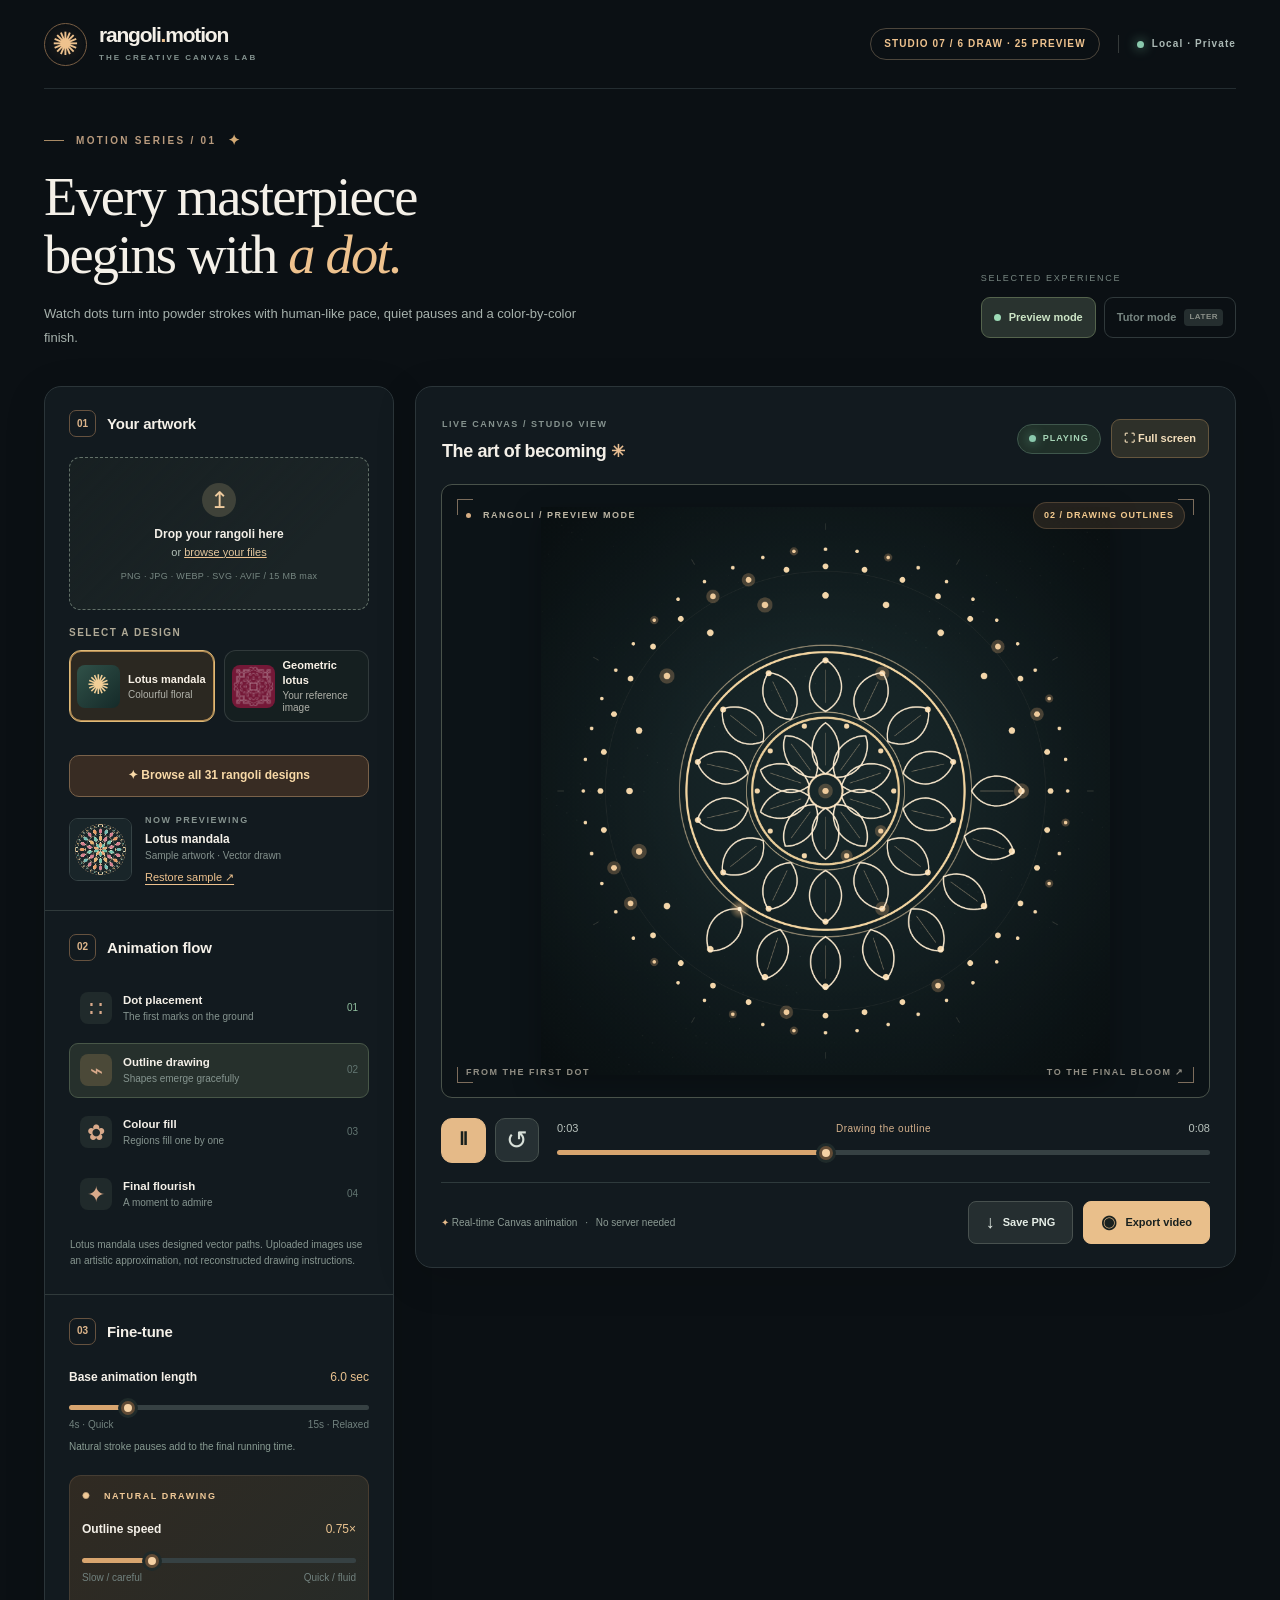
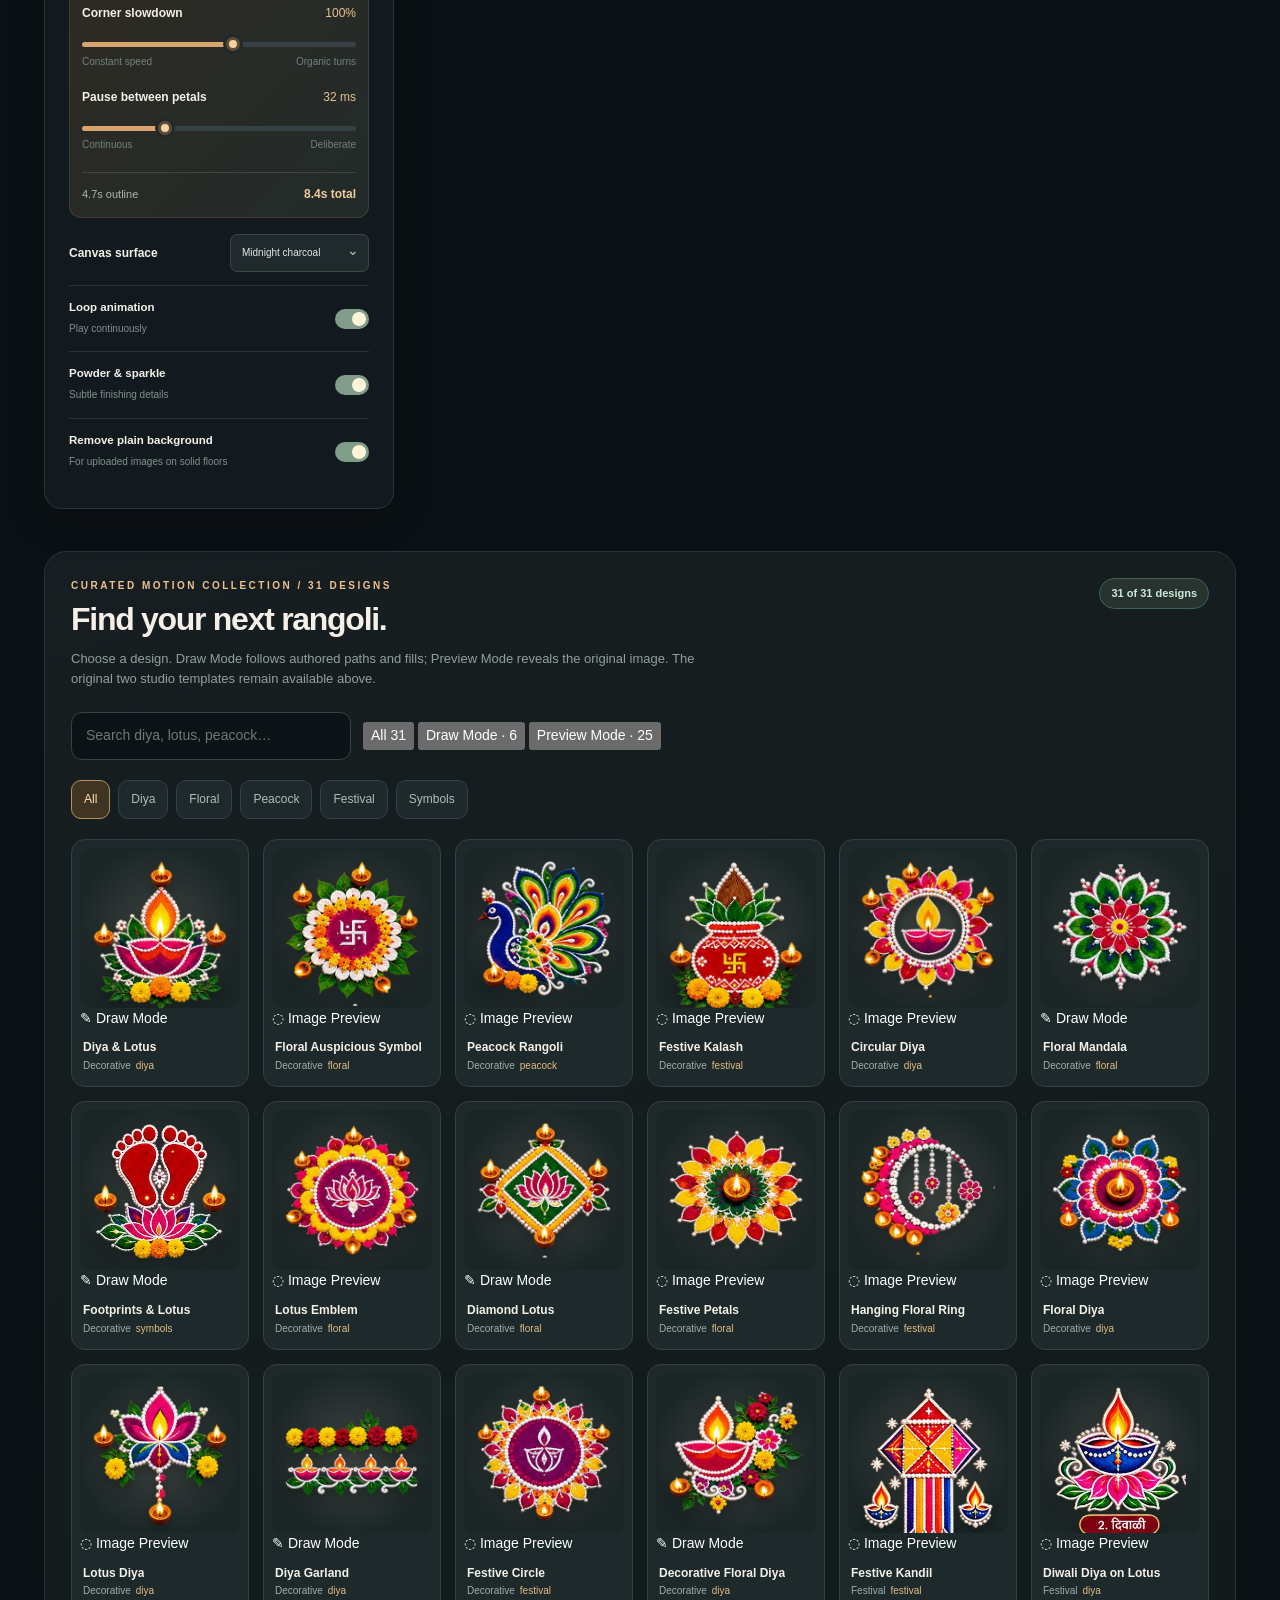
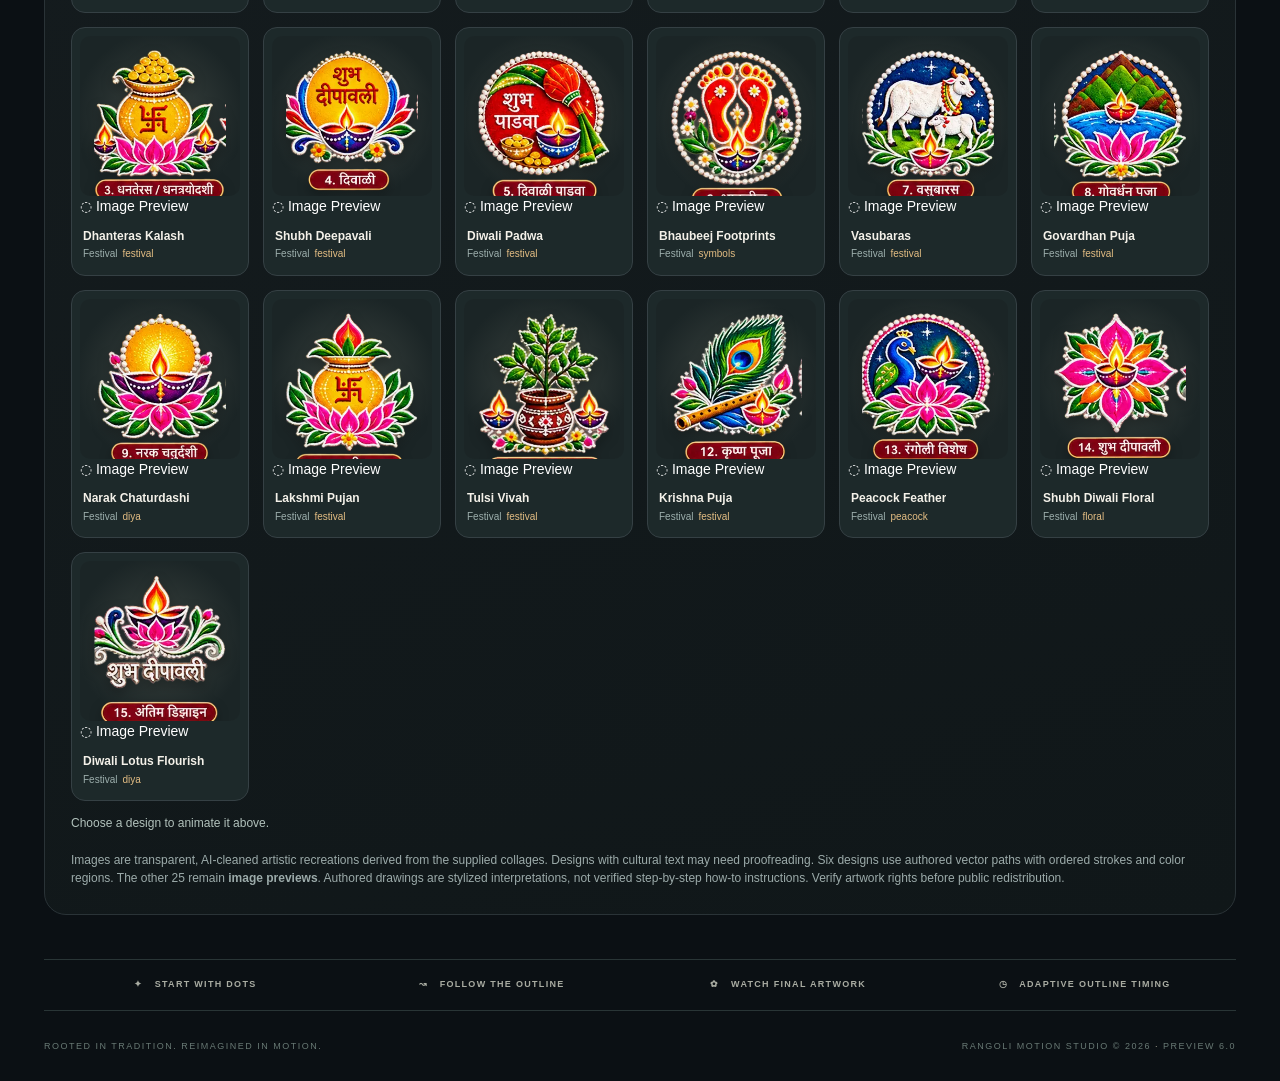
==== commit 9580d749: "feat: load vector drawing library before studio engine and label v7" ====
--- a/index.html
+++ b/index.html
@@ -15,7 +15,7 @@
 <div class="app-shell">
   <header class="site-header">
     <div class="brand"><span class="brand-icon" aria-hidden="true"><span class="brand-flower">✺</span></span><span><strong>rangoli<span class="gold">.</span>motion</strong><small>THE CREATIVE CANVAS LAB</small></span></div>
-    <div class="header-right"><span class="version-pill">STUDIO 06 / 31 DESIGNS</span><span class="separator"></span><span class="local-indicator"><span></span>Local · Private</span></div>
+    <div class="header-right"><span class="version-pill">STUDIO 07 / 6 DRAW · 25 PREVIEW</span><span class="separator"></span><span class="local-indicator"><span></span>Local · Private</span></div>
   </header>
 
   <main>
@@ -76,6 +76,7 @@
 </div>
 <div class="toast" id="toast" role="status" aria-live="polite"></div>
 <script src="geometric-design.js"></script>
+<script src="drawable-designs.js"></script>
 <script src="studio.js"></script>
 <script src="gallery-data.js"></script>
 <script src="gallery.js"></script>
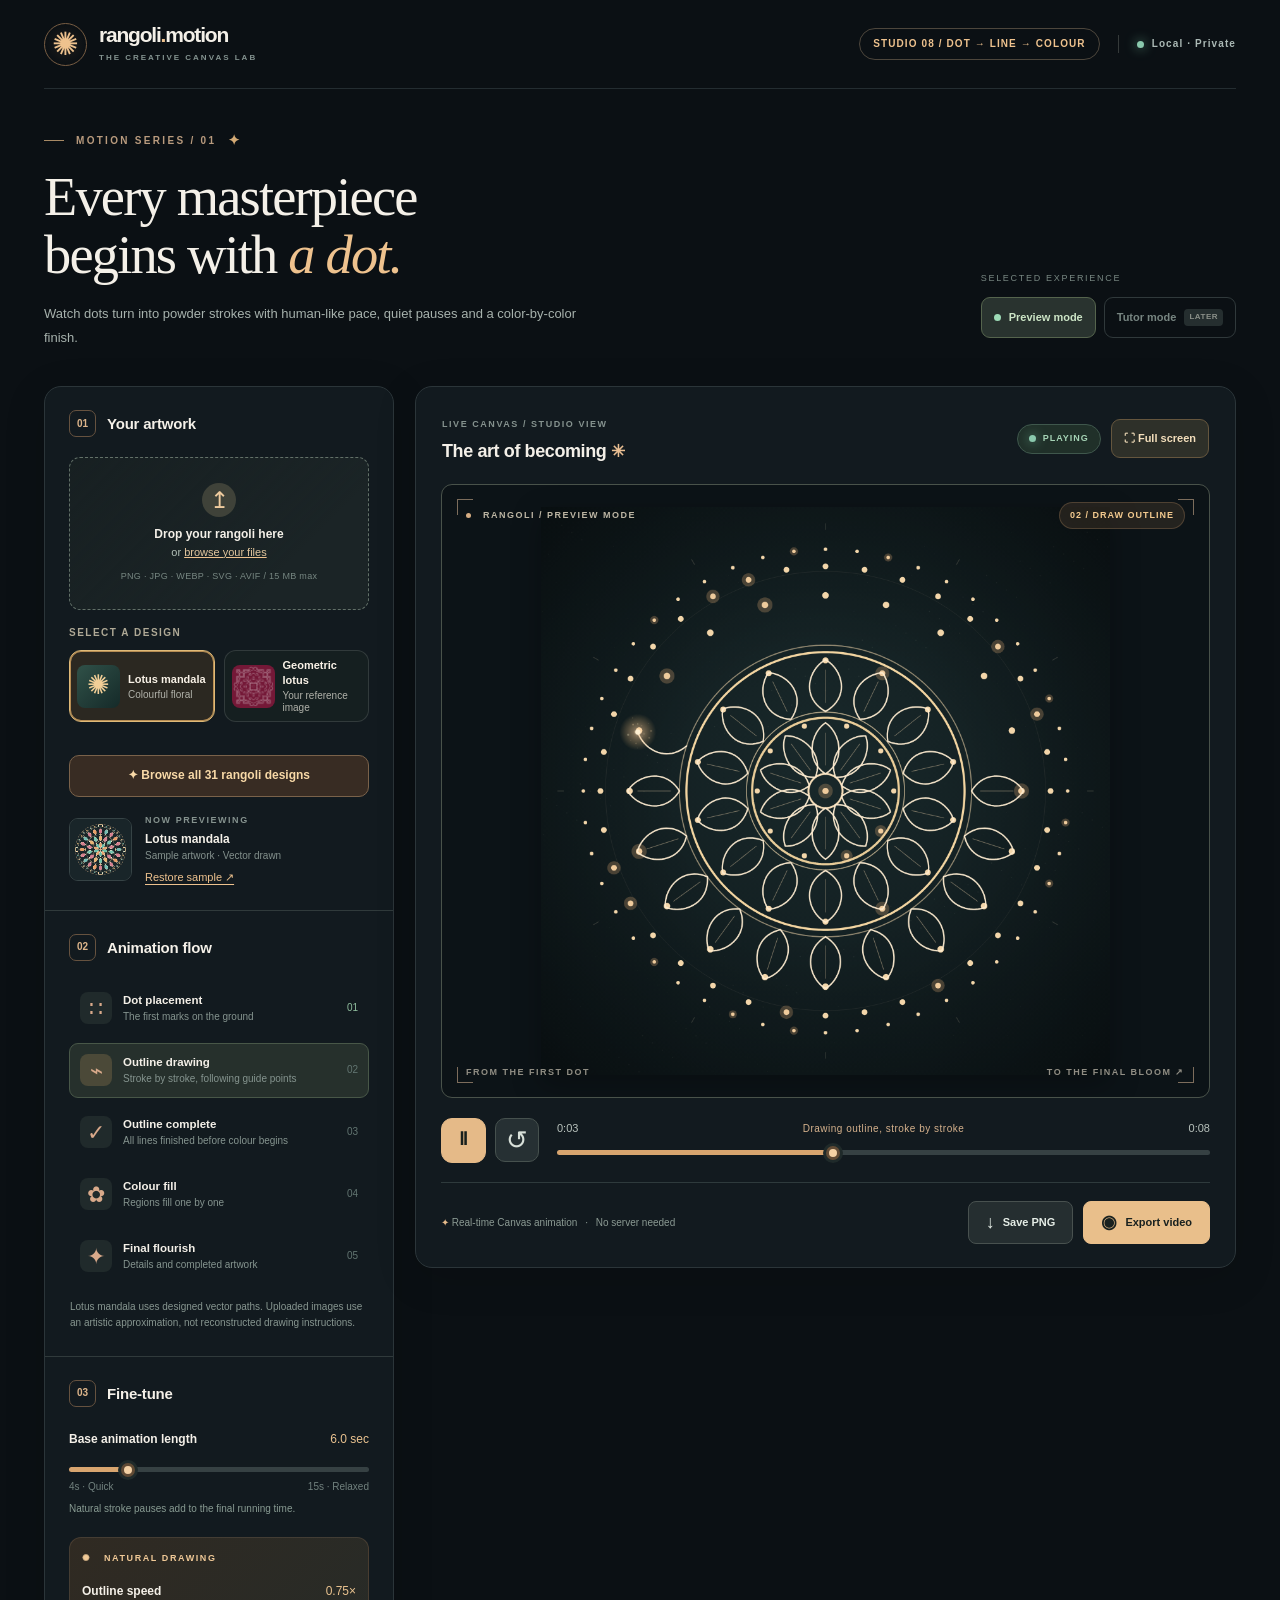
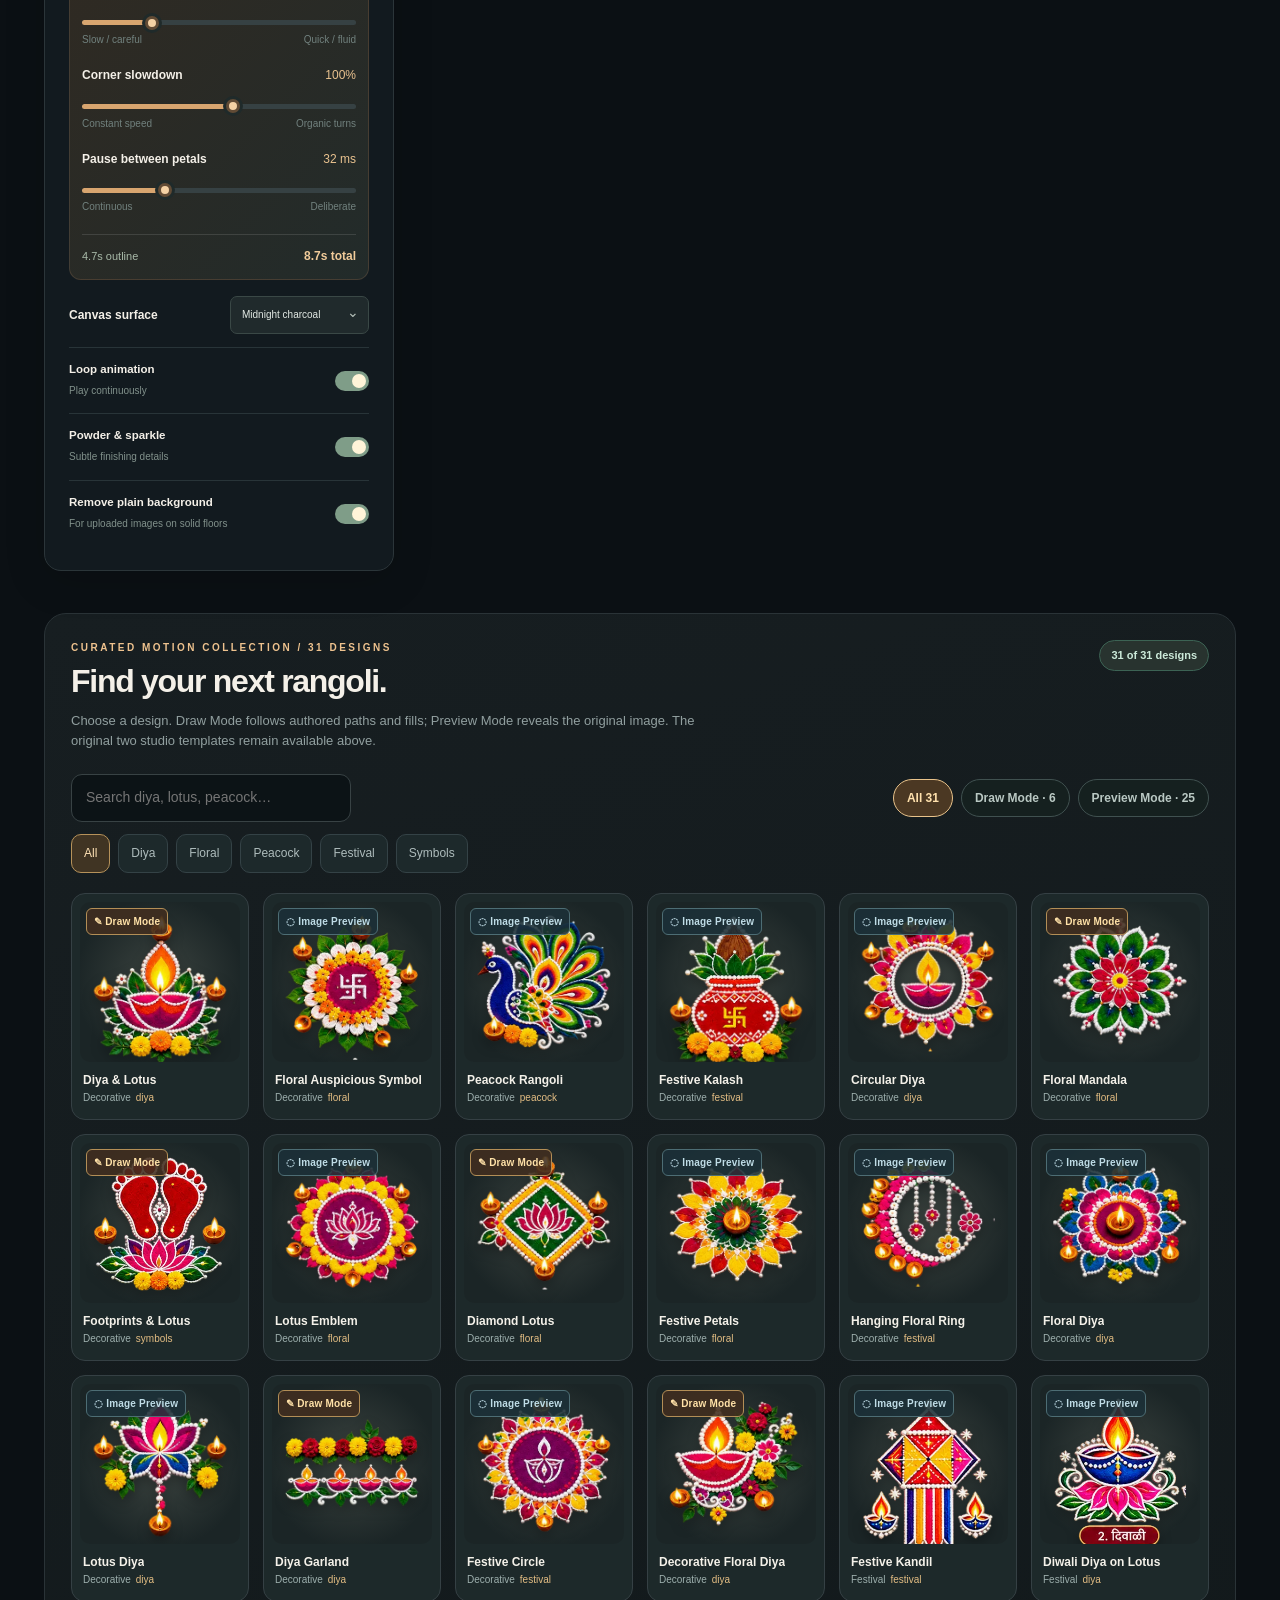
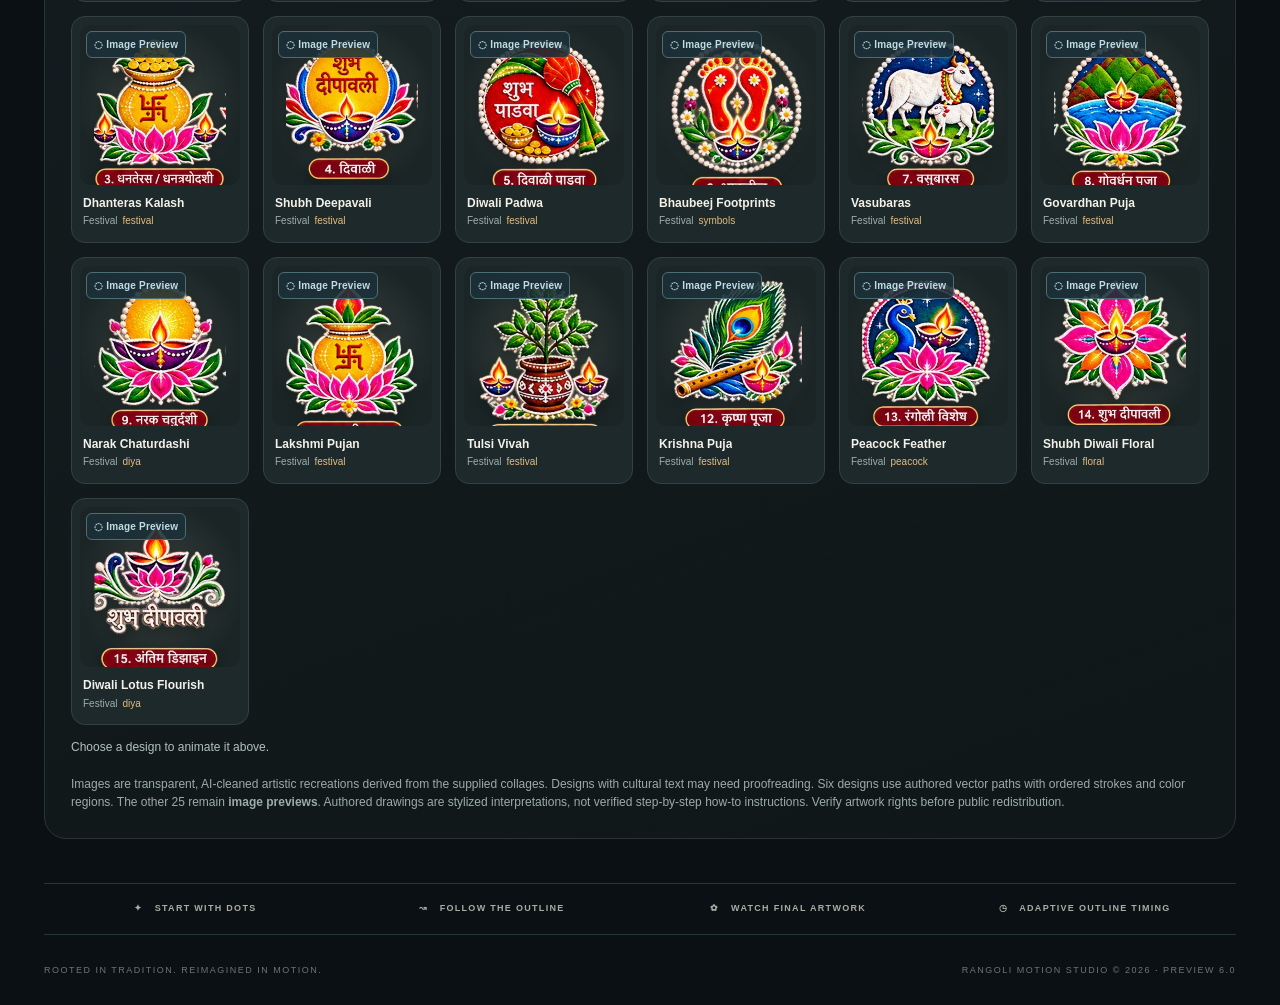
==== commit f4d5b06e: "ui: show all five mandatory phases and load the image processing contract" ====
--- a/index.html
+++ b/index.html
@@ -5,7 +5,7 @@
   <meta name="viewport" content="width=device-width,initial-scale=1">
   <meta name="theme-color" content="#0b1014">
   <meta name="description" content="Rangoli Motion Studio Preview Mode — animated dots, outlines and colours on a real HTML Canvas, entirely in your browser.">
-  <title>Rangoli Motion Studio — Preview Mode v6</title>
+  <title>Rangoli Motion Studio — Dot-to-Draw Pipeline v8</title>
   <link rel="stylesheet" href="styles.css">
   <link rel="stylesheet" href="gallery.css">
   
@@ -15,7 +15,7 @@
 <div class="app-shell">
   <header class="site-header">
     <div class="brand"><span class="brand-icon" aria-hidden="true"><span class="brand-flower">✺</span></span><span><strong>rangoli<span class="gold">.</span>motion</strong><small>THE CREATIVE CANVAS LAB</small></span></div>
-    <div class="header-right"><span class="version-pill">STUDIO 07 / 6 DRAW · 25 PREVIEW</span><span class="separator"></span><span class="local-indicator"><span></span>Local · Private</span></div>
+    <div class="header-right"><span class="version-pill">STUDIO 08 / DOT → LINE → COLOUR</span><span class="separator"></span><span class="local-indicator"><span></span>Local · Private</span></div>
   </header>
 
   <main>
@@ -42,11 +42,12 @@
         <div class="sidebar-section"><div class="section-title"><span class="section-number">02</span><h2>Animation flow</h2></div>
           <div class="phase-list" aria-label="Animation stages">
             <div class="phase-item" data-stage="dots"><span class="phase-icon dots-icon">∷</span><span><strong>Dot placement</strong><small>The first marks on the ground</small></span><span class="phase-tick">01</span></div>
-            <div class="phase-item" data-stage="lines"><span class="phase-icon">⌁</span><span><strong>Outline drawing</strong><small>Shapes emerge gracefully</small></span><span class="phase-tick">02</span></div>
-            <div class="phase-item" data-stage="color"><span class="phase-icon color-icon">✿</span><span><strong>Colour bloom</strong><small>Petals fill one after another</small></span><span class="phase-tick">03</span></div>
-            <div class="phase-item" data-stage="final"><span class="phase-icon">✦</span><span><strong>Final flourish</strong><small>A moment to admire</small></span><span class="phase-tick">04</span></div>
+            <div class="phase-item" data-stage="lines"><span class="phase-icon">⌁</span><span><strong>Outline drawing</strong><small>Stroke by stroke, following guide points</small></span><span class="phase-tick">02</span></div>
+            <div class="phase-item" data-stage="outline_complete"><span class="phase-icon">✓</span><span><strong>Outline complete</strong><small>All lines finished before colour begins</small></span><span class="phase-tick">03</span></div>
+            <div class="phase-item" data-stage="color"><span class="phase-icon color-icon">✿</span><span><strong>Colour filling</strong><small>One extracted region at a time</small></span><span class="phase-tick">04</span></div>
+            <div class="phase-item" data-stage="final"><span class="phase-icon">✦</span><span><strong>Final flourish</strong><small>Details and completed artwork</small></span><span class="phase-tick">05</span></div>
           </div>
-          <p class="stage-disclaimer" id="stageDisclaimer">The sample uses designed vector paths. Uploaded images use an artistic approximation, not reconstructed drawing instructions.</p>
+          <p class="stage-disclaimer" id="stageDisclaimer">All images are processed in mandatory drawing order. Automatic image tracing estimates guide points and contours; it is not a verified rangoli tutorial.</p>
         </div>
         <div class="sidebar-section settings-section"><div class="section-title"><span class="section-number">03</span><h2>Fine-tune</h2></div>
           <div class="field"><div class="field-top"><label for="durationRange">Base animation length</label><output id="durationLabel" for="durationRange">6.0 sec</output></div><input id="durationRange" type="range" min="4" max="15" value="6" step="0.5"><div class="range-markers"><span>4s · Quick</span><span>15s · Relaxed</span></div><p class="field-help">Natural stroke pauses add to the final running time.</p></div>
@@ -75,6 +76,8 @@
   <footer class="site-footer"><span>ROOTED IN TRADITION. REIMAGINED IN MOTION.</span><span>RANGOLI MOTION STUDIO © 2026 <b>·</b> PREVIEW 6.0</span></footer>
 </div>
 <div class="toast" id="toast" role="status" aria-live="polite"></div>
+<script src="drawing-contract.js"></script>
+<script src="image-processor.js"></script>
 <script src="geometric-design.js"></script>
 <script src="drawable-designs.js"></script>
 <script src="studio.js"></script>
--- a/gallery.css
+++ b/gallery.css
@@ -28,3 +28,14 @@
 .rm-lib-jump:hover{background:#4a3726}
 .rm-lib-disclaimer{font-size:12px;color:#9cabaa;margin:18px 0 0;line-height:1.55}
 @media(max-width:720px){.rm-library{margin:24px -6px;padding:17px}.rm-lib-heading{flex-direction:column;gap:8px}.rm-lib-grid{grid-template-columns:repeat(2,minmax(0,1fr));gap:10px}.rm-lib-card .rm-lib-card-title{font-size:11px}.rm-lib-filters{gap:6px}.rm-lib-filter{font-size:11px;padding:8px 10px}}
+
+/* v7: easy-to-scan library mode tabs and honest capability badges */
+.rm-lib-modes{display:flex;gap:8px;align-items:center;flex-wrap:wrap;margin-left:auto}
+.rm-lib-mode{border:1px solid #405150;border-radius:999px;background:#15201f;color:#b9c8c3;padding:9px 13px;font-size:12px;font-weight:700;cursor:pointer}
+.rm-lib-mode:hover{border-color:#a8916b;color:#fff0d4}
+.rm-lib-mode.is-active{border-color:#e9c38b;background:#4b3823;color:#ffe1ad}
+.rm-lib-category-tools{margin-top:-8px}
+.rm-lib-mode-badge{position:absolute;left:14px;top:14px;border-radius:6px;font-size:10px;font-weight:750;letter-spacing:.02em;padding:5px 7px;color:#d4e2dd;border:1px solid #425858;background:#12201ee0;z-index:1}
+.rm-lib-mode-badge.is-vector{border-color:#b38e56;background:#412e1fe0;color:#ffe2a8}
+.rm-lib-mode-badge.is-preview{border-color:#4d6d74;background:#1c3038e0;color:#bfdce6}
+@media(max-width:720px){.rm-lib-modes{margin-left:0;width:100%}.rm-lib-mode{font-size:11px;padding:8px 10px}.rm-lib-mode-badge{left:10px;top:10px;font-size:9px}}
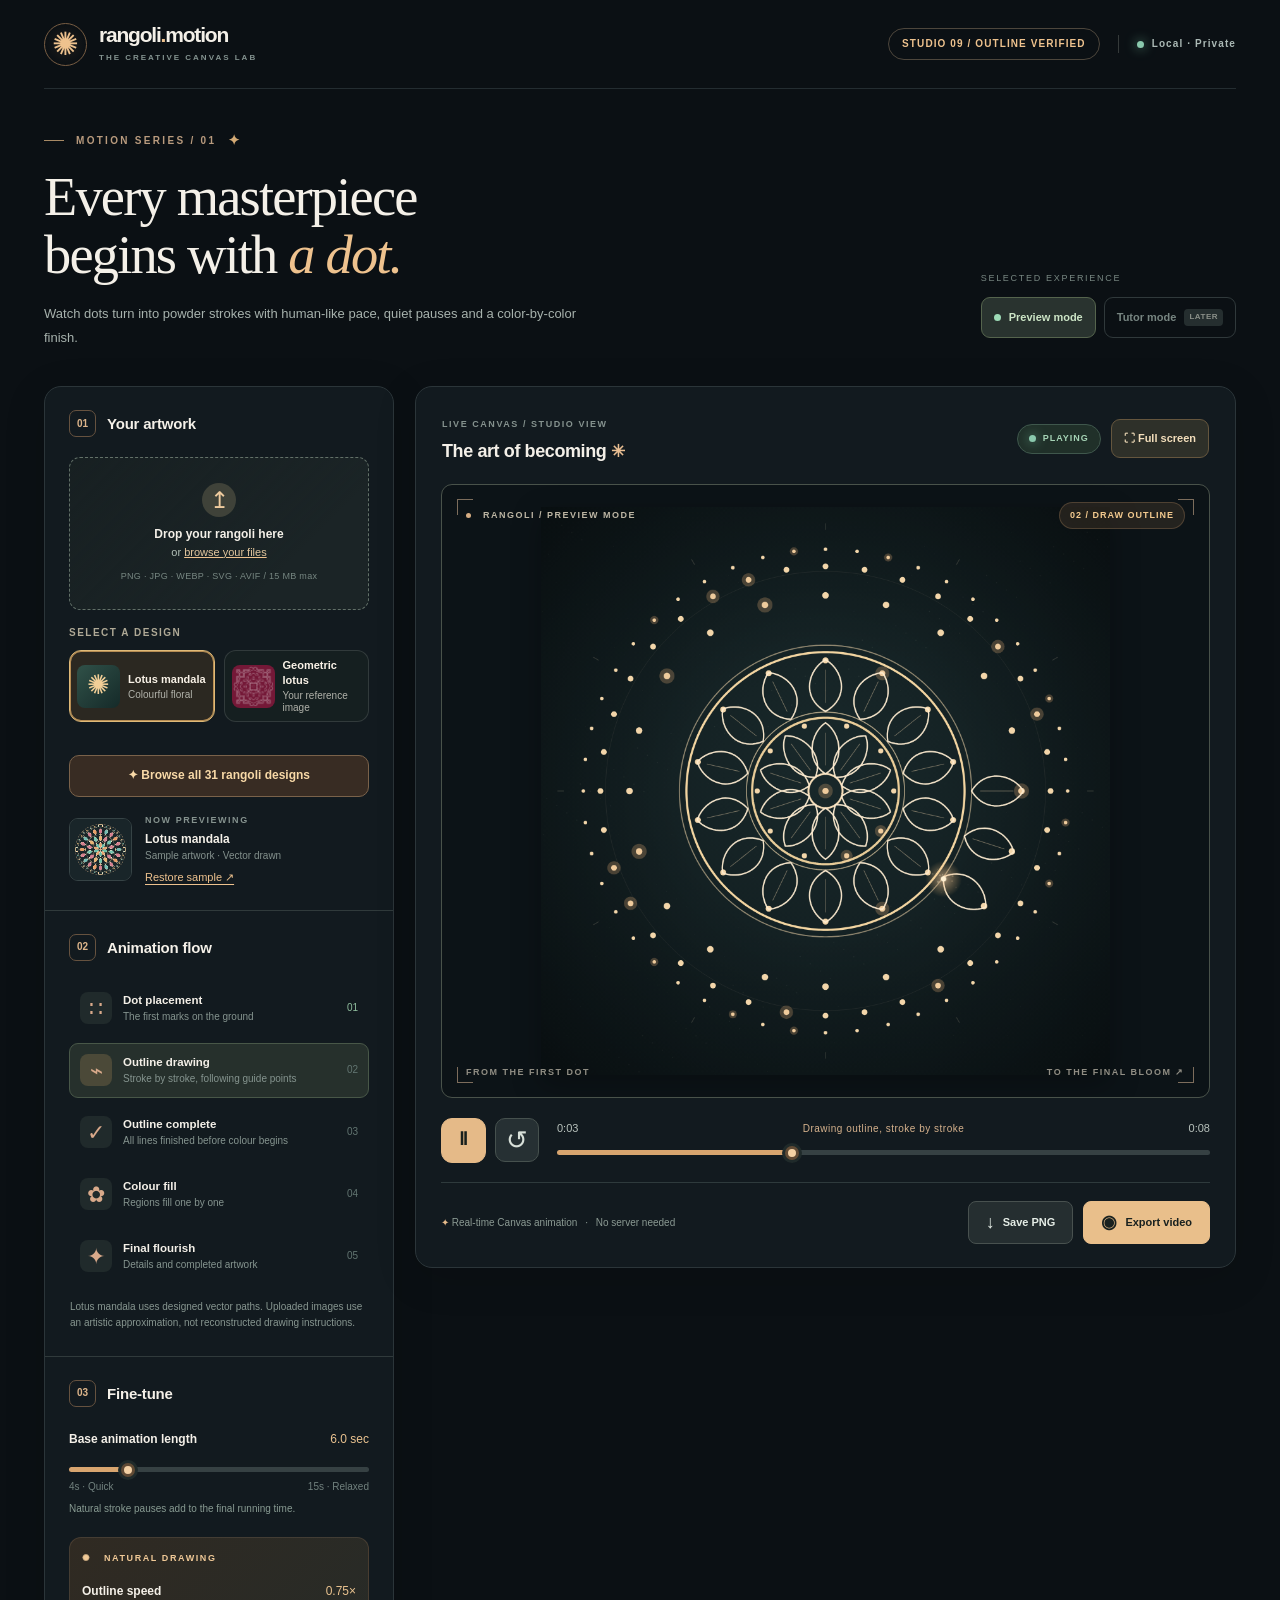
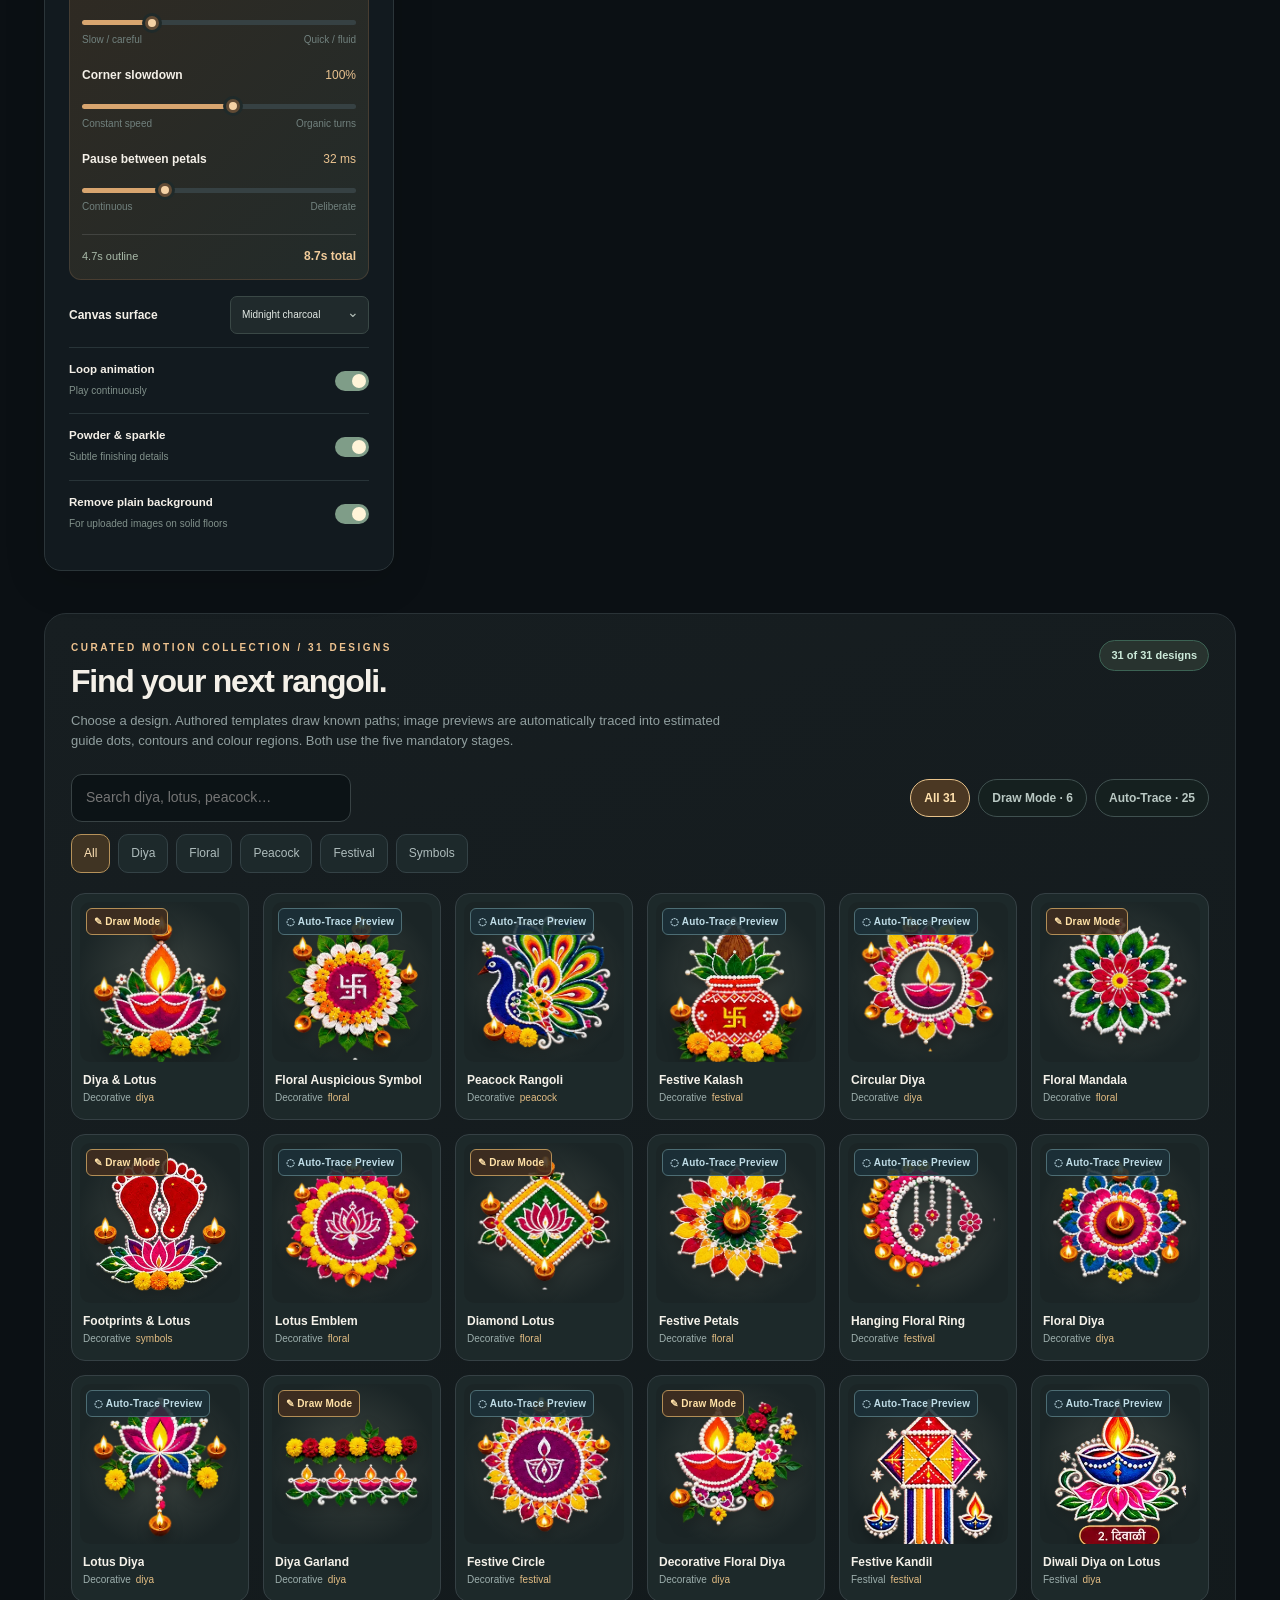
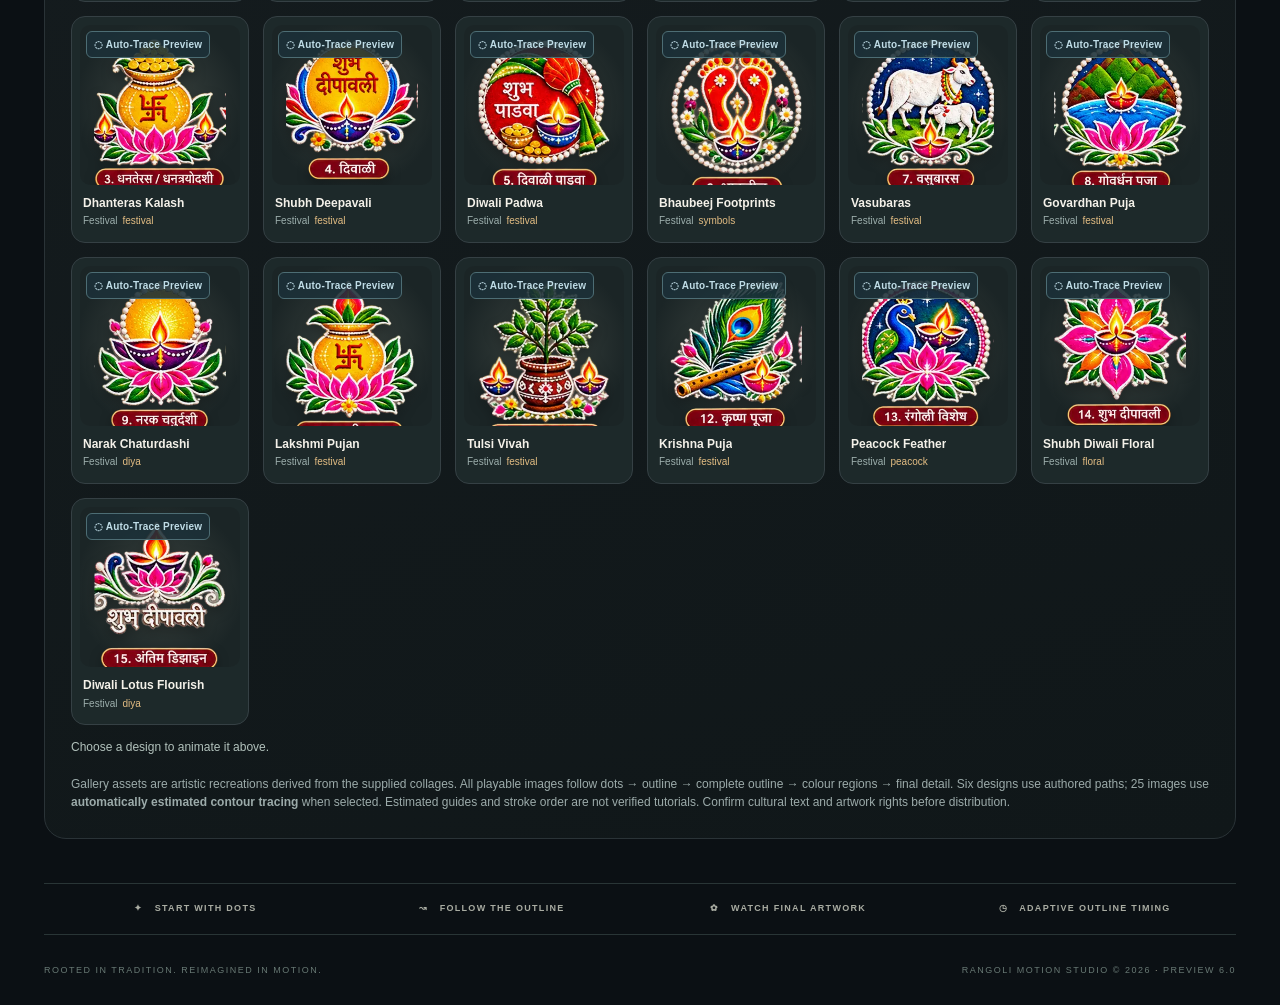
==== commit 115f417c: "chore: load white-powder line tracer and cache-bust v9 scripts after deployment" ====
--- a/index.html
+++ b/index.html
@@ -5,9 +5,9 @@
   <meta name="viewport" content="width=device-width,initial-scale=1">
   <meta name="theme-color" content="#0b1014">
   <meta name="description" content="Rangoli Motion Studio Preview Mode — animated dots, outlines and colours on a real HTML Canvas, entirely in your browser.">
-  <title>Rangoli Motion Studio — Dot-to-Draw Pipeline v8</title>
-  <link rel="stylesheet" href="styles.css">
-  <link rel="stylesheet" href="gallery.css">
+  <title>Rangoli Motion Studio — True Outline Check v9</title>
+  <link rel="stylesheet" href="styles.css?v=9">
+  <link rel="stylesheet" href="gallery.css?v=9">
   
   
 </head>
@@ -15,7 +15,7 @@
 <div class="app-shell">
   <header class="site-header">
     <div class="brand"><span class="brand-icon" aria-hidden="true"><span class="brand-flower">✺</span></span><span><strong>rangoli<span class="gold">.</span>motion</strong><small>THE CREATIVE CANVAS LAB</small></span></div>
-    <div class="header-right"><span class="version-pill">STUDIO 08 / DOT → LINE → COLOUR</span><span class="separator"></span><span class="local-indicator"><span></span>Local · Private</span></div>
+    <div class="header-right"><span class="version-pill">STUDIO 09 / OUTLINE VERIFIED</span><span class="separator"></span><span class="local-indicator"><span></span>Local · Private</span></div>
   </header>
 
   <main>
@@ -76,12 +76,13 @@
   <footer class="site-footer"><span>ROOTED IN TRADITION. REIMAGINED IN MOTION.</span><span>RANGOLI MOTION STUDIO © 2026 <b>·</b> PREVIEW 6.0</span></footer>
 </div>
 <div class="toast" id="toast" role="status" aria-live="polite"></div>
-<script src="drawing-contract.js"></script>
-<script src="image-processor.js"></script>
-<script src="geometric-design.js"></script>
-<script src="drawable-designs.js"></script>
-<script src="studio.js"></script>
-<script src="gallery-data.js"></script>
-<script src="gallery.js"></script>
+<script src="drawing-contract.js?v=9"></script>
+<script src="powder-trace.js?v=9"></script>
+<script src="image-processor.js?v=9"></script>
+<script src="geometric-design.js?v=9"></script>
+<script src="drawable-designs.js?v=9"></script>
+<script src="studio.js?v=9"></script>
+<script src="gallery-data.js?v=9"></script>
+<script src="gallery.js?v=9"></script>
 </body>
 </html>
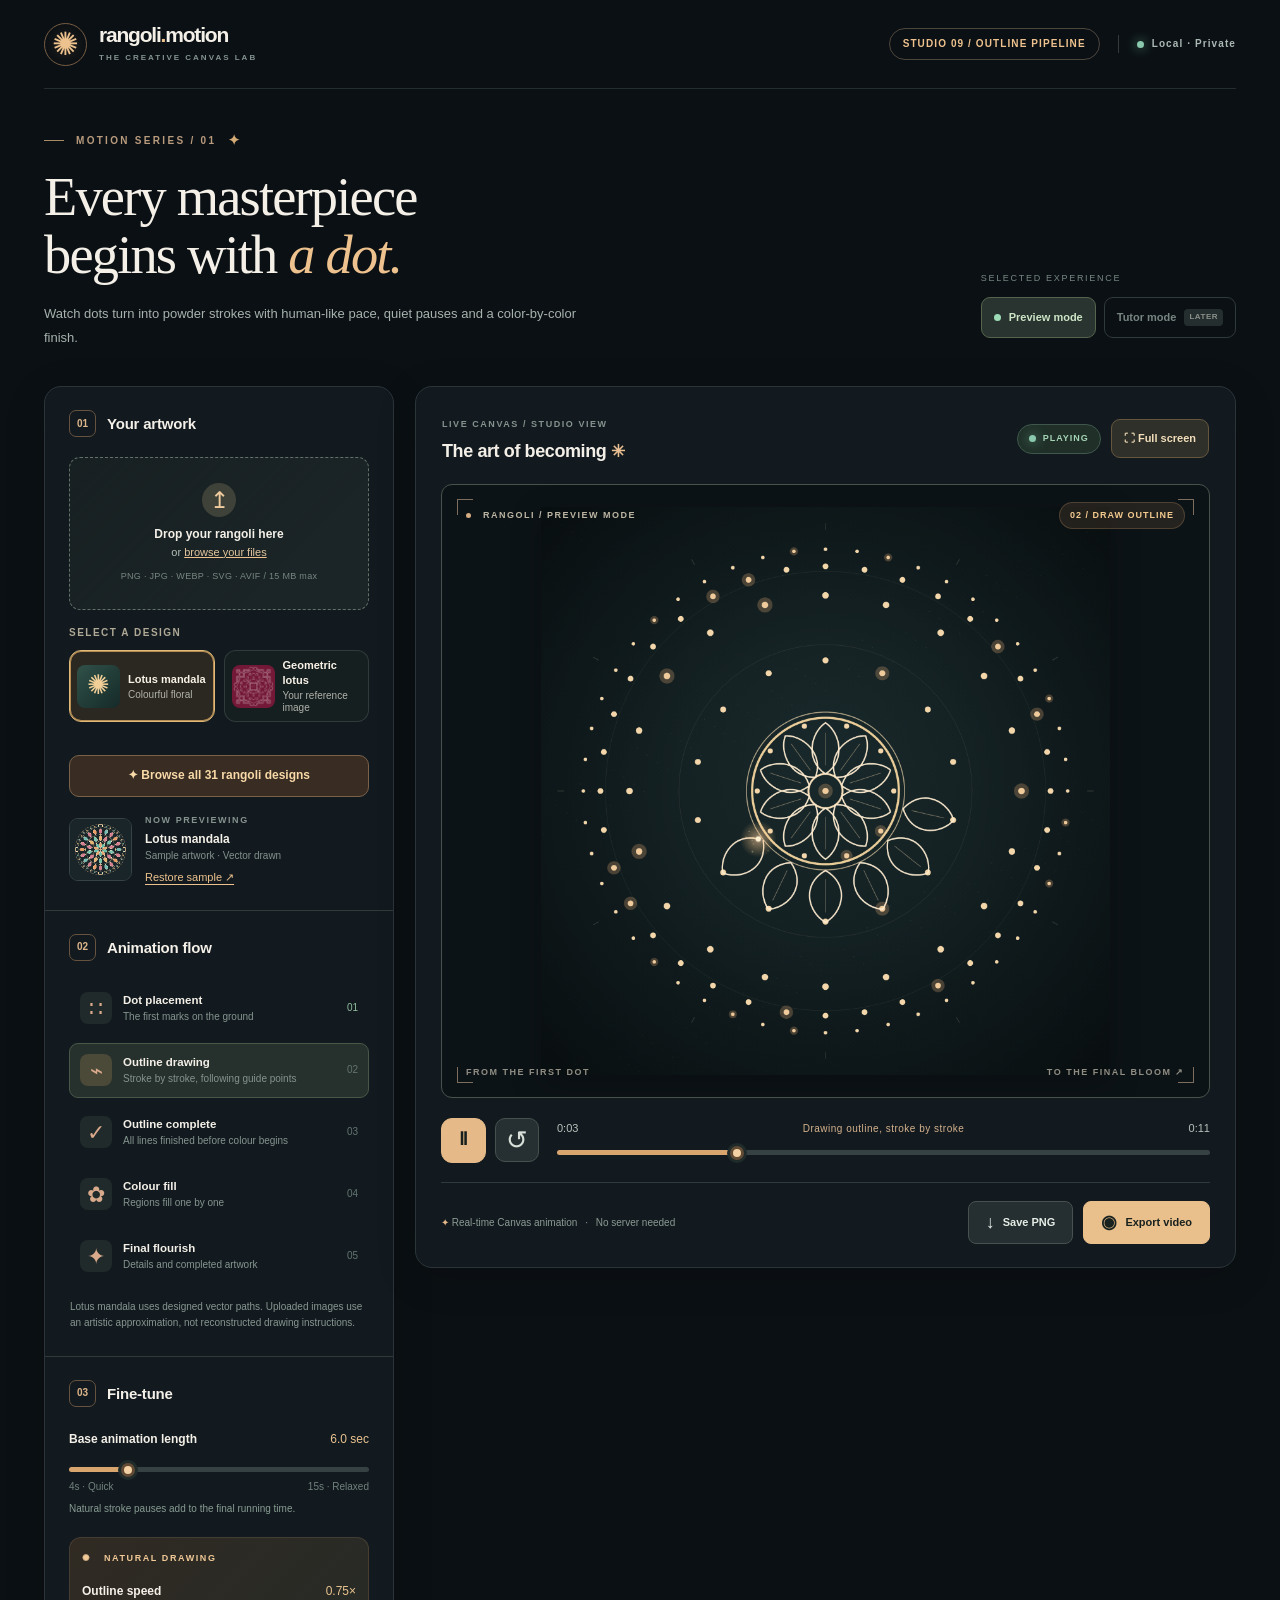
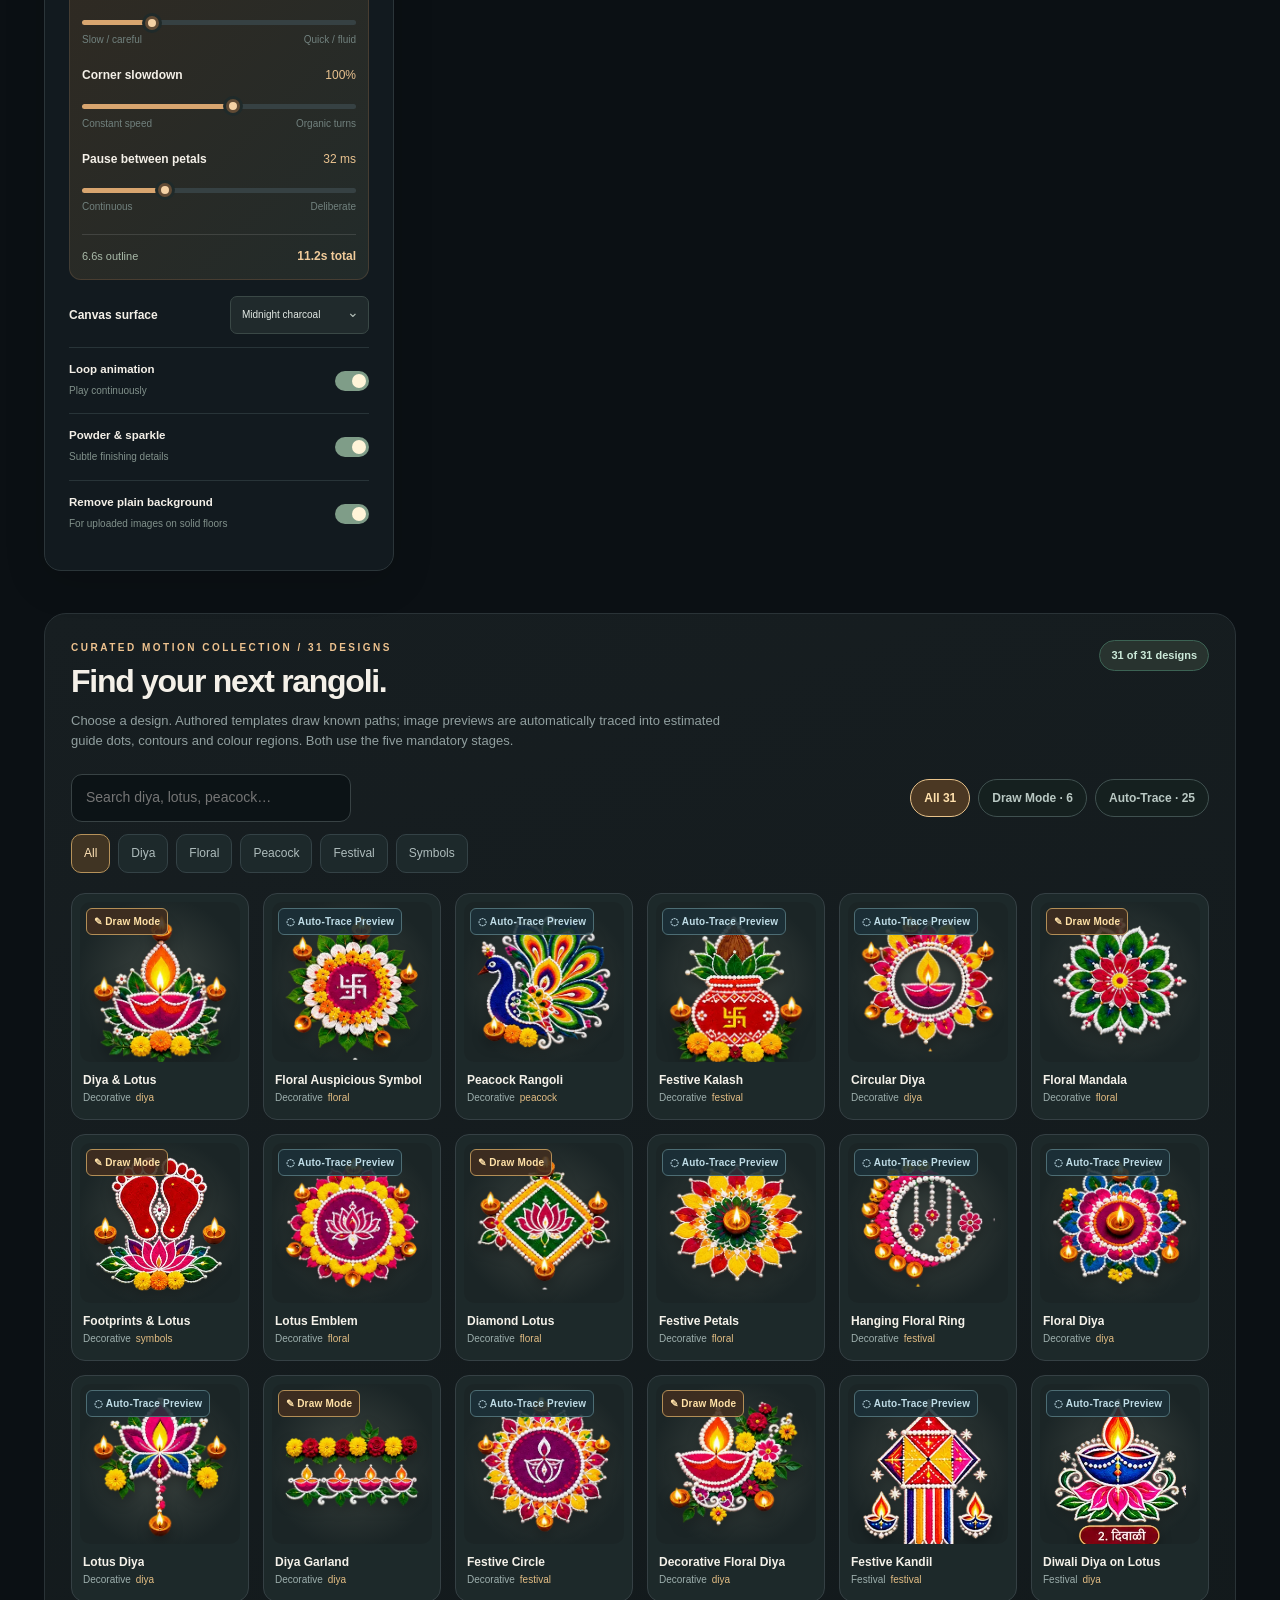
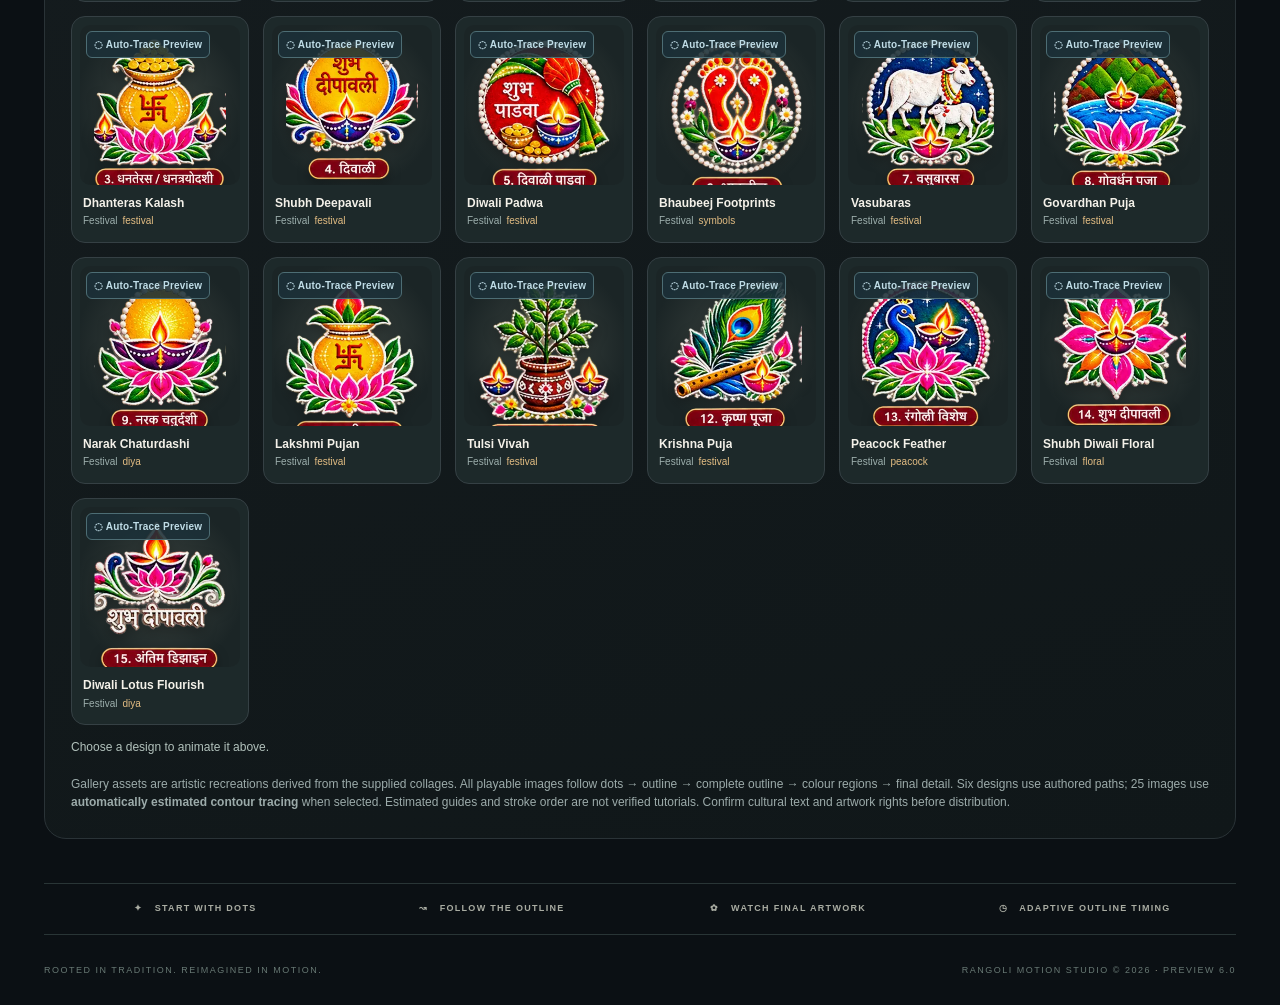
==== commit 3e133639: "ui: identify outline pipeline without implying unreviewed art is verified" ====
--- a/index.html
+++ b/index.html
@@ -15,7 +15,7 @@
 <div class="app-shell">
   <header class="site-header">
     <div class="brand"><span class="brand-icon" aria-hidden="true"><span class="brand-flower">✺</span></span><span><strong>rangoli<span class="gold">.</span>motion</strong><small>THE CREATIVE CANVAS LAB</small></span></div>
-    <div class="header-right"><span class="version-pill">STUDIO 09 / OUTLINE VERIFIED</span><span class="separator"></span><span class="local-indicator"><span></span>Local · Private</span></div>
+    <div class="header-right"><span class="version-pill">STUDIO 09 / OUTLINE PIPELINE</span><span class="separator"></span><span class="local-indicator"><span></span>Local · Private</span></div>
   </header>
 
   <main>
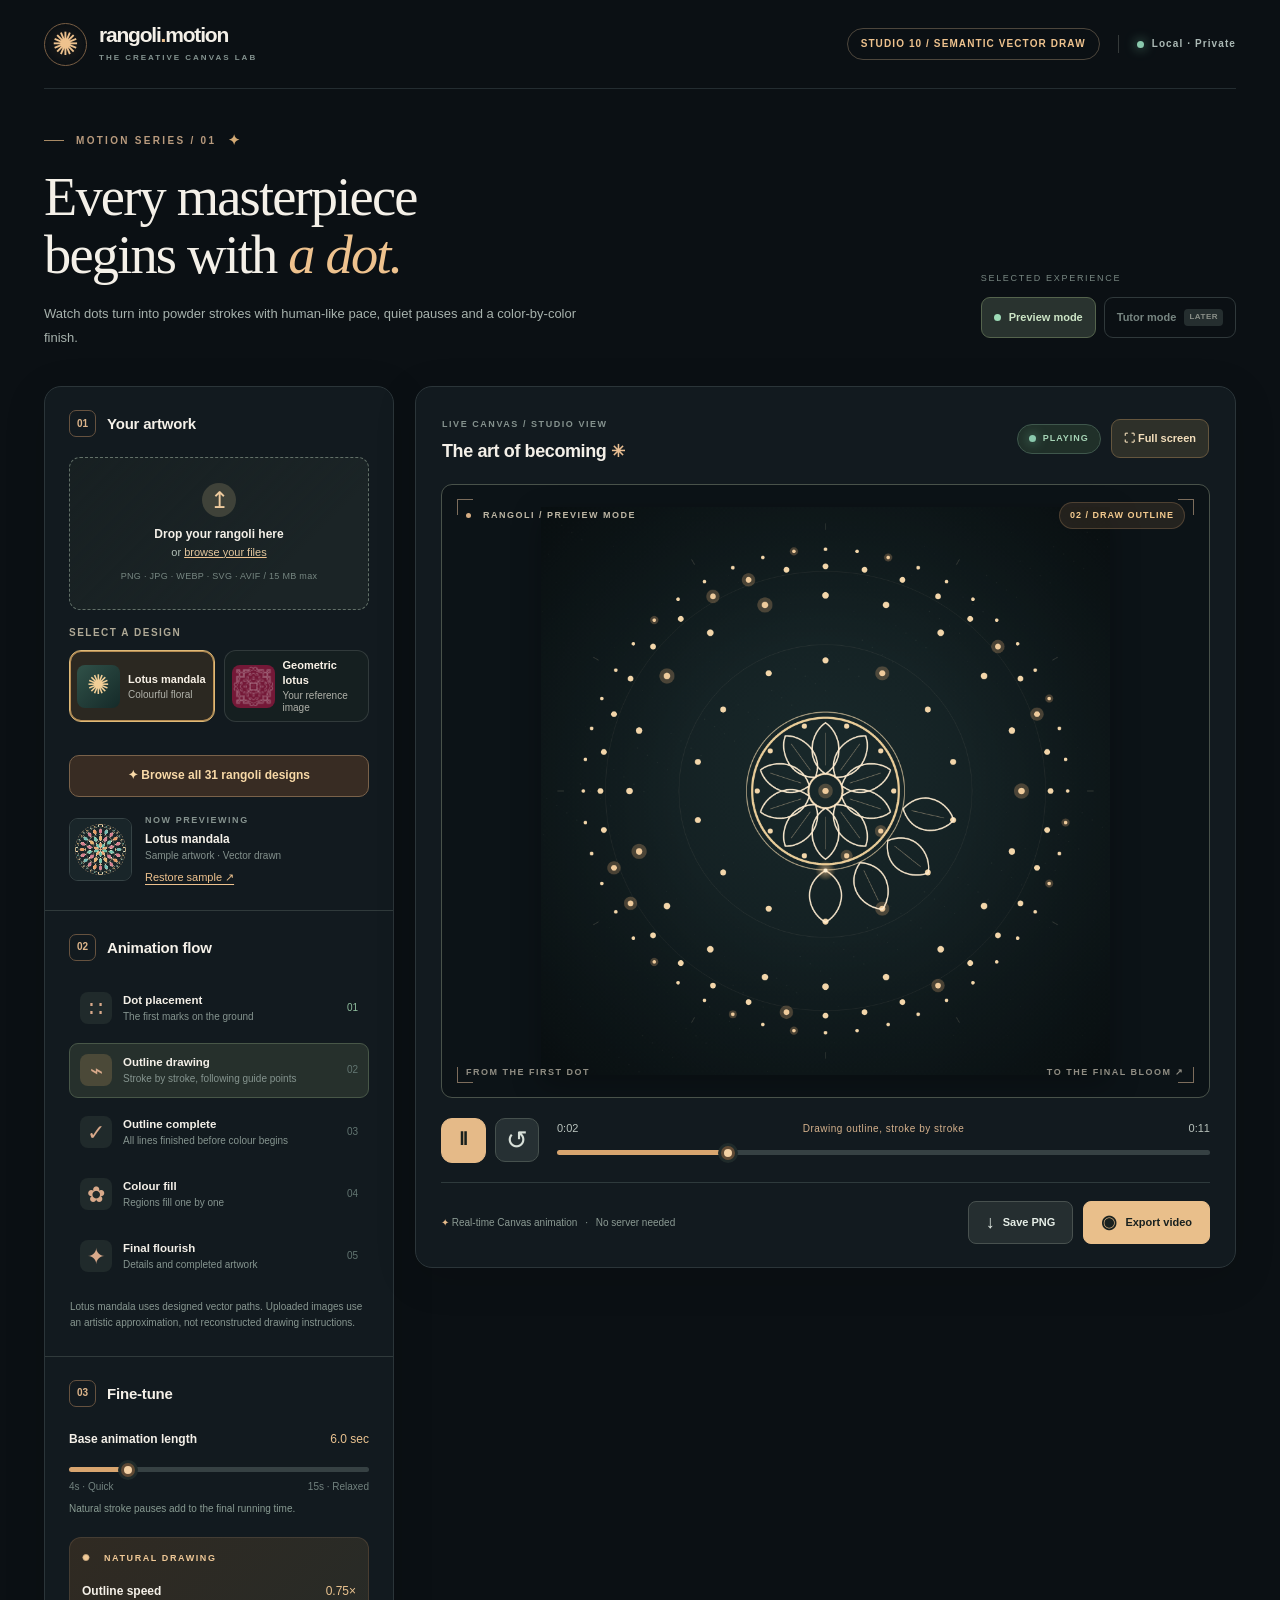
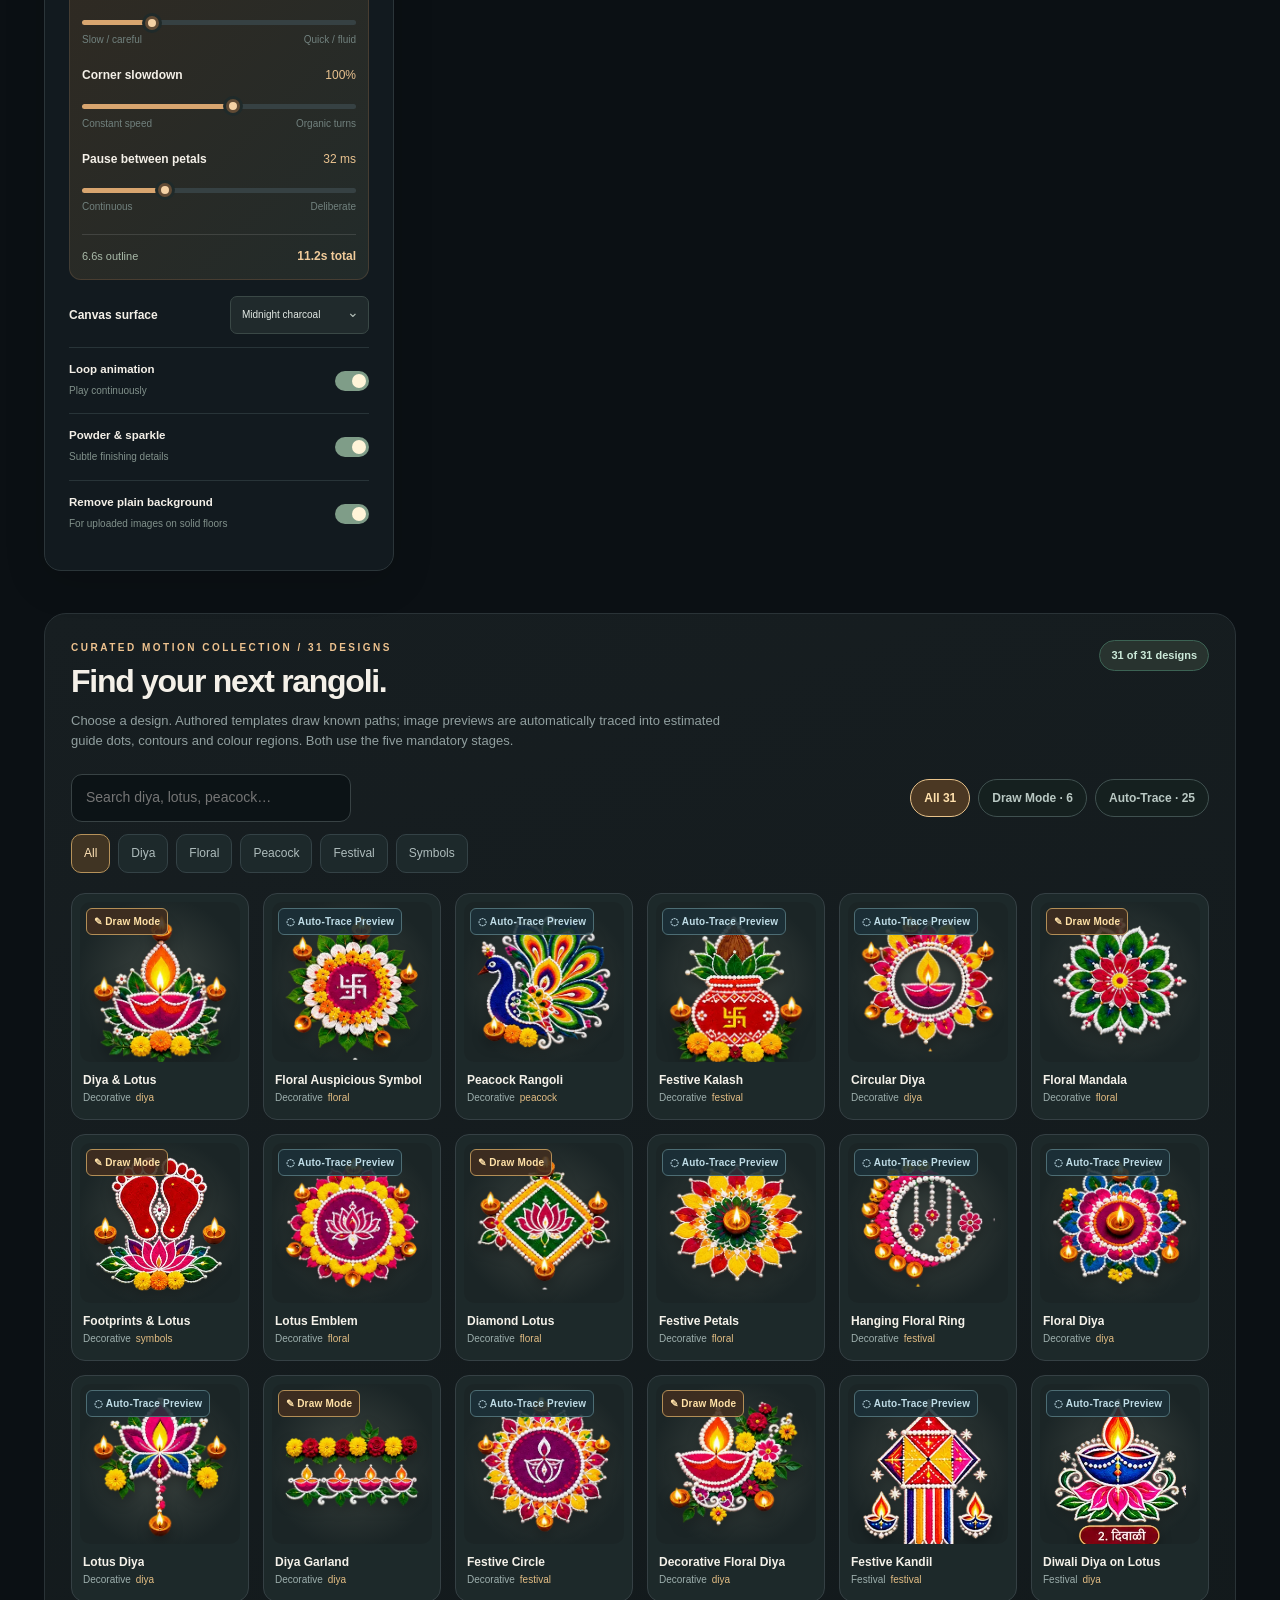
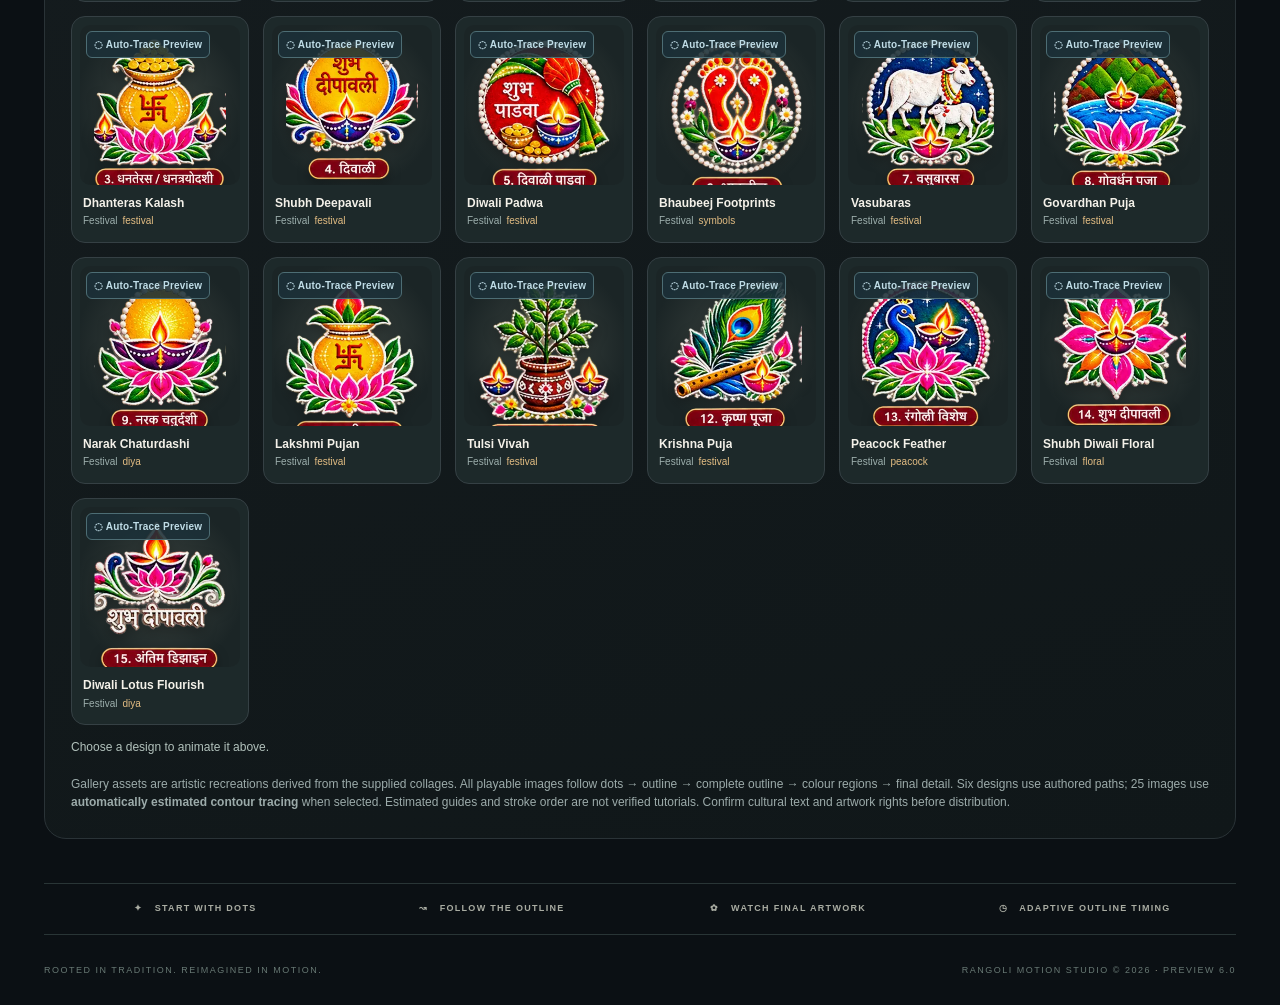
==== commit 923d32c0: "feat: load Bhaubeej semantic vector model before the studio, version asset cache" ====
--- a/index.html
+++ b/index.html
@@ -5,9 +5,9 @@
   <meta name="viewport" content="width=device-width,initial-scale=1">
   <meta name="theme-color" content="#0b1014">
   <meta name="description" content="Rangoli Motion Studio Preview Mode — animated dots, outlines and colours on a real HTML Canvas, entirely in your browser.">
-  <title>Rangoli Motion Studio — True Outline Check v9</title>
-  <link rel="stylesheet" href="styles.css?v=9">
-  <link rel="stylesheet" href="gallery.css?v=9">
+  <title>Rangoli Motion Studio — Semantic Drawing Benchmark v10</title>
+  <link rel="stylesheet" href="styles.css?v=10">
+  <link rel="stylesheet" href="gallery.css?v=10">
   
   
 </head>
@@ -15,7 +15,7 @@
 <div class="app-shell">
   <header class="site-header">
     <div class="brand"><span class="brand-icon" aria-hidden="true"><span class="brand-flower">✺</span></span><span><strong>rangoli<span class="gold">.</span>motion</strong><small>THE CREATIVE CANVAS LAB</small></span></div>
-    <div class="header-right"><span class="version-pill">STUDIO 09 / OUTLINE PIPELINE</span><span class="separator"></span><span class="local-indicator"><span></span>Local · Private</span></div>
+    <div class="header-right"><span class="version-pill">STUDIO 10 / SEMANTIC VECTOR DRAW</span><span class="separator"></span><span class="local-indicator"><span></span>Local · Private</span></div>
   </header>
 
   <main>
@@ -76,13 +76,14 @@
   <footer class="site-footer"><span>ROOTED IN TRADITION. REIMAGINED IN MOTION.</span><span>RANGOLI MOTION STUDIO © 2026 <b>·</b> PREVIEW 6.0</span></footer>
 </div>
 <div class="toast" id="toast" role="status" aria-live="polite"></div>
-<script src="drawing-contract.js?v=9"></script>
-<script src="powder-trace.js?v=9"></script>
-<script src="image-processor.js?v=9"></script>
-<script src="geometric-design.js?v=9"></script>
-<script src="drawable-designs.js?v=9"></script>
-<script src="studio.js?v=9"></script>
-<script src="gallery-data.js?v=9"></script>
-<script src="gallery.js?v=9"></script>
+<script src="drawing-contract.js?v=10"></script>
+<script src="powder-trace.js?v=10"></script>
+<script src="image-processor.js?v=10"></script>
+<script src="geometric-design.js?v=10"></script>
+<script src="drawable-designs.js?v=10"></script>
+<script src="bhaubeej-model.js?v=10"></script>
+<script src="studio.js?v=10"></script>
+<script src="gallery-data.js?v=10"></script>
+<script src="gallery.js?v=10"></script>
 </body>
 </html>
